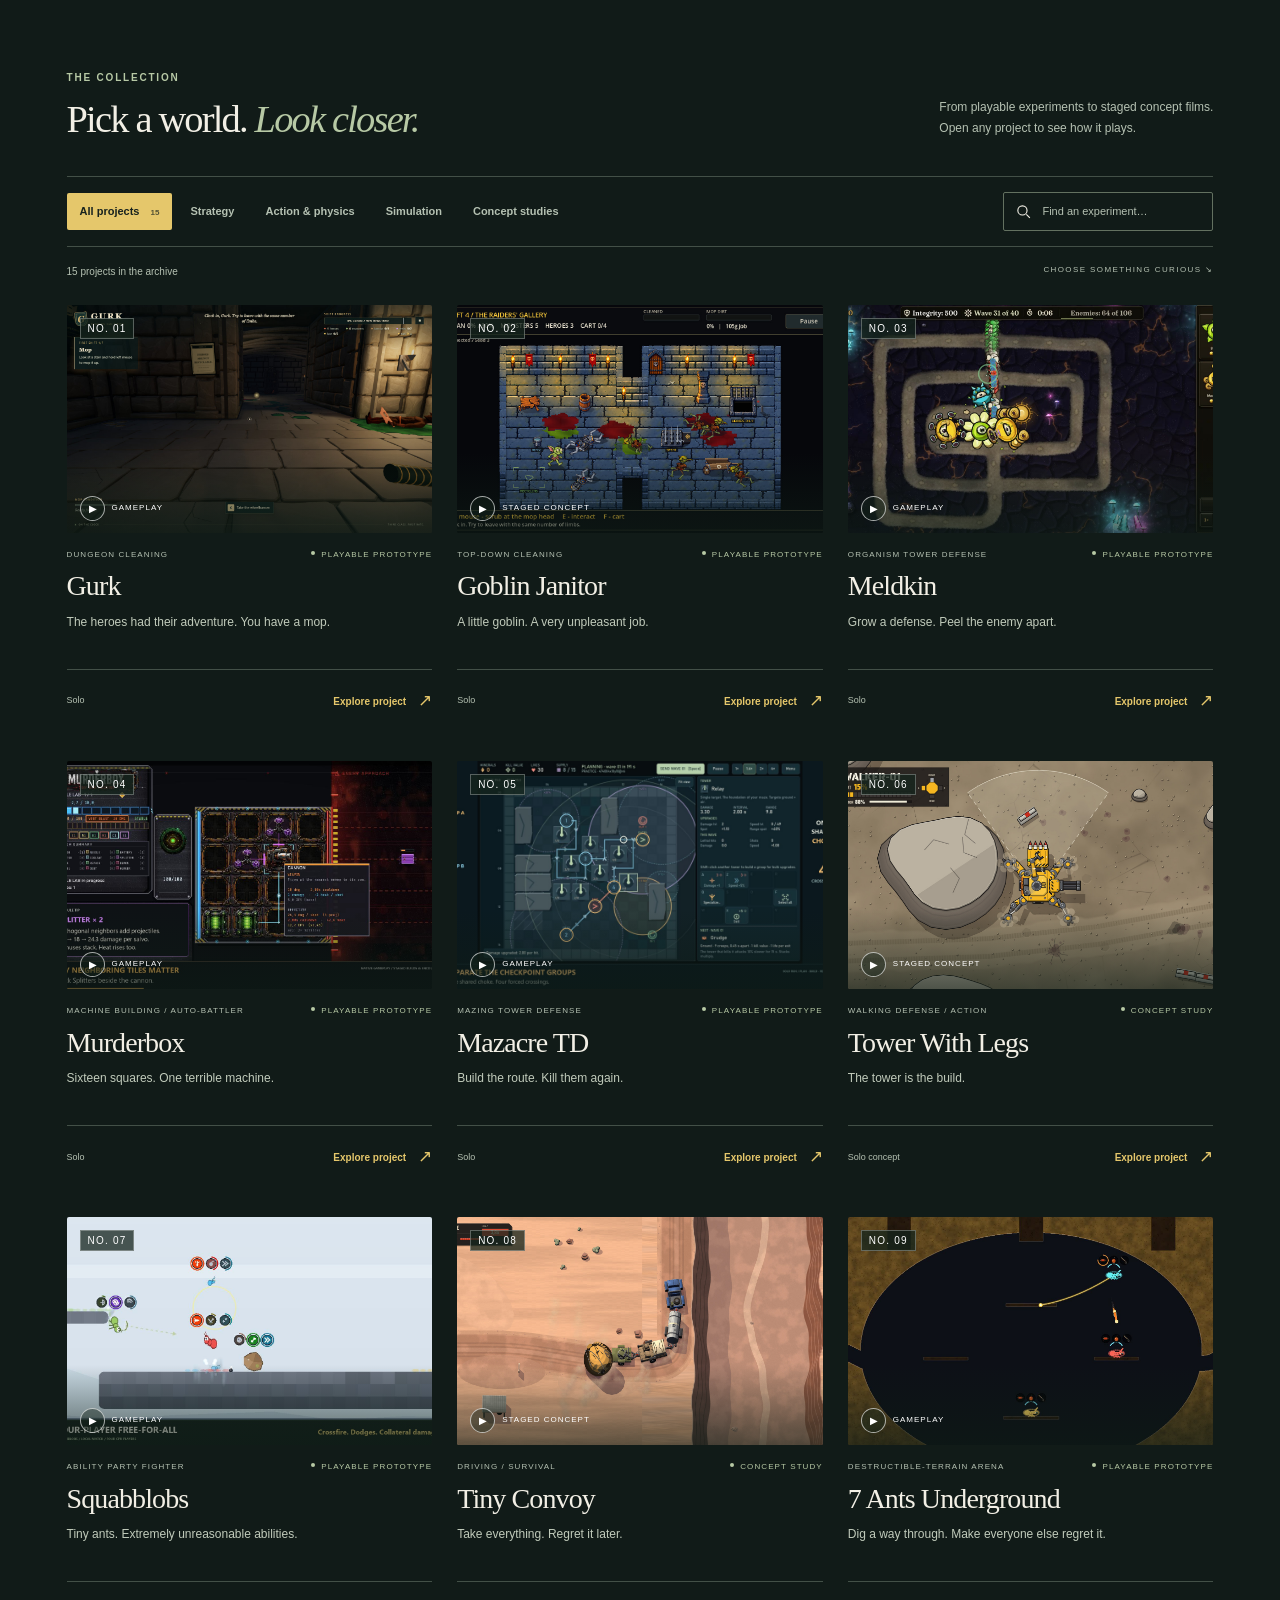
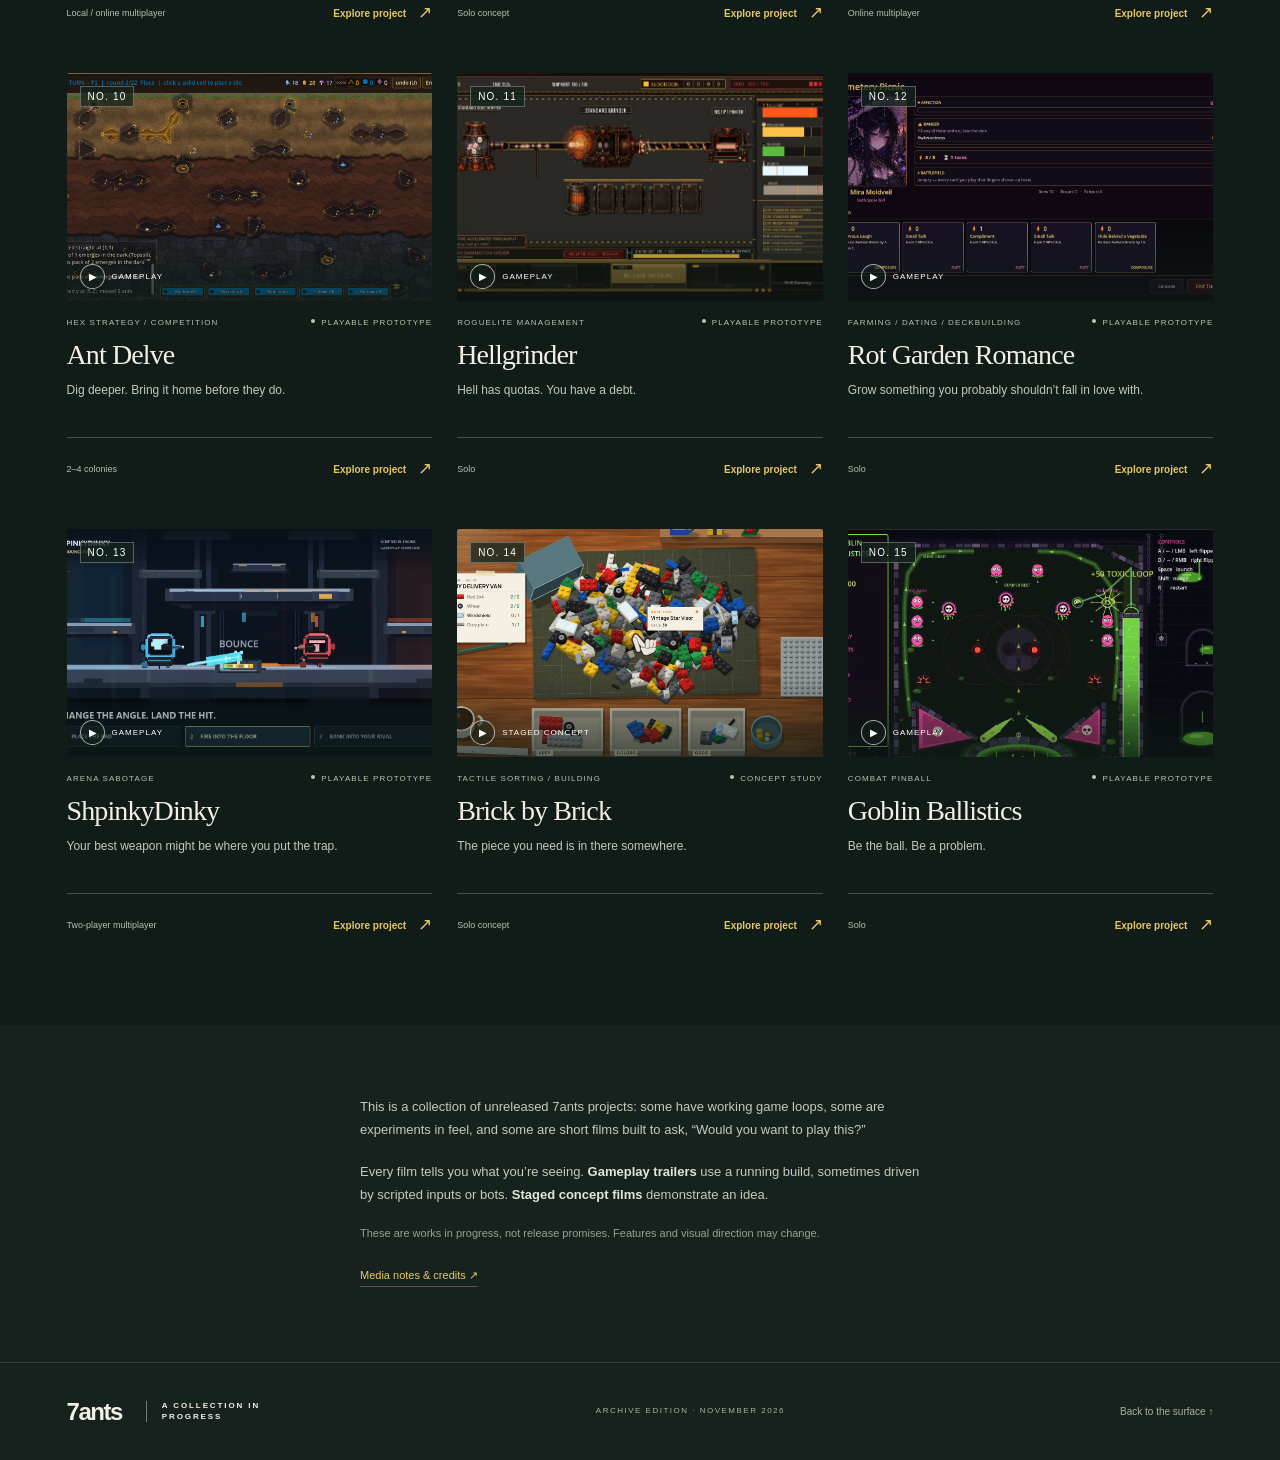
==== docs/index.html @ 285ef4ac "Clarify Ant Delve turns and add four-player trailer finale" ====
<!doctype html>
<html lang="en"><head><meta charset="utf-8"><meta name="color-scheme" content="dark"><meta name="viewport" content="width=device-width,initial-scale=1"><meta name="theme-color" content="#17221e"><meta name="description" content="Explore 15 unreleased games and concept studies from 7ants. Gameplay loops, development screenshots, and short concept and gameplay films."><title>The Prototype Archive — 7ants</title><link rel="icon" href="assets/favicon.svg" type="image/svg+xml"><link rel="stylesheet" href="style.css?v=c39fce0e17db"><script src="catalog.js?v=32f98e23d54e" defer></script><script src="app.js" defer></script></head>
<body>
<a class="skip" href="#collection">Skip to the collection</a>
<main id="top">
<section class="collection" id="collection" aria-labelledby="collection-title"><div class="section-heading"><div><div class="eyebrow">THE COLLECTION</div><h1 id="collection-title">Pick a world. <em>Look closer.</em></h1></div><p>From playable experiments to staged concept films.<br>Open any project to see how it plays.</p></div>
<div class="collection-tools"><div class="filters" role="group" aria-label="Filter collection"><button class="filter active" data-filter="All" aria-pressed="true">All projects <span>15</span></button><button class="filter" data-filter="Strategy" aria-pressed="false">Strategy</button><button class="filter" data-filter="Action & physics" aria-pressed="false">Action & physics</button><button class="filter" data-filter="Simulation" aria-pressed="false">Simulation</button><button class="filter" data-filter="Concept studies" aria-pressed="false">Concept studies</button></div><label class="search"><svg viewBox="0 0 24 24" aria-hidden="true"><circle cx="10.5" cy="10.5" r="6.5"/><path d="m16 16 5 5"/></svg><span class="sr-only">Search projects</span><input type="search" id="search" placeholder="Find an experiment…" autocomplete="off"></label></div>
<div class="results-line"><span id="results-count" role="status" aria-live="polite">15 projects in the archive</span><span>CHOOSE SOMETHING CURIOUS ↘</span></div><div class="project-grid" id="project-grid"></div><div id="empty" class="empty" hidden><h3>No experiments found.</h3><p>Try another name, genre or mechanic.</p><button id="reset" class="text-button">Reset the collection ↗</button></div>
<noscript><p>This interactive collection needs JavaScript. All project descriptions and media are also listed in the repository’s catalog file.</p></noscript>
</section>
<section class="about" id="about" aria-label="About the archive"><div class="about-copy"><p>This is a collection of unreleased 7ants projects: some have working game loops, some are experiments in feel, and some are short films built to ask, “Would you want to play this?”</p><p>Every film tells you what you’re seeing. <strong>Gameplay trailers</strong> use a running build, sometimes driven by scripted inputs or bots. <strong>Staged concept films</strong> demonstrate an idea.</p><p class="small-note">These are works in progress, not release promises. Features and visual direction may change.</p><a class="text-link" href="credits.html">Media notes & credits ↗</a></div></section>
</main><footer><a class="wordmark" href="#top">7ants<span class="wordmark-sub">A COLLECTION IN PROGRESS</span></a><span>ARCHIVE EDITION · NOVEMBER 2026</span><a href="#top">Back to the surface ↑</a></footer>
<dialog id="project-dialog" class="project-dialog" aria-labelledby="detail-title"><div class="dialog-top"><span class="dialog-brand">7ants / INSIDE THE BUILD</span><button class="close-button" id="close-project" aria-label="Close project">Close <span aria-hidden="true">×</span></button></div><article id="project-detail"></article></dialog>
<dialog id="image-dialog" class="image-dialog" aria-labelledby="lightbox-caption"><button class="close-button" id="close-image" aria-label="Close enlarged screenshot">Close ×</button><img id="lightbox-image" alt=""><p id="lightbox-caption"></p><div class="lightbox-nav"><button id="prev-image" aria-label="Previous screenshot">← Previous</button><span id="lightbox-position"></span><button id="next-image" aria-label="Next screenshot">Next →</button></div></dialog>
<div class="toast" id="toast" role="status" aria-live="polite"></div>
</body></html>
---- docs/style.css ----
@charset "UTF-8";
:root{color-scheme:dark;--ink:#17221e;--paper:#f2efe5;--surface:#111b18;--surface-hover:#25352c;--muted:#b5c1b2;--gold:#e5c76b;--sage:#b7c9a5;--line:#435047;--serif:Georgia,'Times New Roman',serif;--sans:'Segoe UI',Arial,sans-serif}*{box-sizing:border-box}html{scroll-behavior:smooth;scroll-padding-top:84px}body{margin:0;background:var(--ink);color:var(--paper);font:16px/1.55 var(--sans)}button,input{font:inherit}button,a,input{-webkit-tap-highlight-color:transparent}button{cursor:pointer}button:focus-visible,a:focus-visible,input:focus-visible{outline:3px solid var(--gold);outline-offset:5px}a{color:inherit;text-decoration:none}button{color:inherit}img{display:block;max-width:100%}button{border:0}button[hidden],[hidden]{display:none!important}.sr-only{position:absolute;width:1px;height:1px;padding:0;margin:-1px;overflow:hidden;clip:rect(0,0,0,0);white-space:nowrap;border:0}.skip{position:fixed;top:-60px;left:20px;background:var(--gold);color:var(--ink);padding:12px;z-index:100}.skip:focus{top:12px}.masthead{height:88px;max-width:1536px;margin:auto;padding:0 5.2%;display:flex;align-items:center;justify-content:space-between;gap:20px;border-bottom:1px solid #ffffff20}.wordmark{display:flex;align-items:center;gap:8px;font-size:30px;letter-spacing:-1.5px;font-weight:750;white-space:nowrap}.antmark{font-size:35px;color:var(--gold);line-height:1;transform:rotate(-25deg);margin-right:4px}.wordmark-sub{font-size:9px;line-height:1.3;letter-spacing:1.9px;font-weight:600;max-width:115px;white-space:normal;border-left:1px solid #718073;padding-left:15px;margin-left:16px}.masthead nav{display:flex;align-items:center;gap:30px;font-size:12px;font-weight:600}.masthead nav a{padding:10px 0}.masthead nav a:hover{color:var(--gold)}.masthead nav span{font-size:9px;margin-left:6px;color:var(--sage)}.repo-link{border:1px solid #ffffff40!important;border-radius:3px;padding:9px 16px!important}.intro{max-width:1536px;margin:auto;min-height:650px;padding:66px 5.2% 64px;display:grid;grid-template-columns:1fr 1.07fr;gap:6%;align-items:center}.eyebrow{font-size:10px;font-weight:650;letter-spacing:1.8px;line-height:1.6}.intro .eyebrow{color:var(--sage);display:flex;align-items:center;gap:8px}.live-dot{width:6px;height:6px;display:inline-block;border-radius:50%;background:var(--gold)}h1{font:normal clamp(46px,4.7vw,76px)/1.04 var(--serif);letter-spacing:-3.6px;margin:29px 0 22px}h1 em{font-weight:normal;color:var(--sage)}.intro-text{color:#c6cdc2;font-size:16px;line-height:1.65;margin:0 0 29px}.primary-button{display:inline-flex;align-items:center;justify-content:space-between;gap:36px;background:var(--gold);color:var(--ink);padding:14px 20px;font-size:12px;font-weight:700;border-radius:2px}.primary-button:hover{background:#f3d982}.primary-button span{font-size:20px;font-weight:400}.archive-stats{display:flex;gap:30px;margin-top:44px;padding-top:22px;border-top:1px solid #ffffff25}.archive-stats div{display:flex;flex-direction:column}.archive-stats strong{font:28px var(--serif);color:var(--paper)}.archive-stats span{font-size:9px;color:#a7b2a6;margin-top:5px;letter-spacing:.3px}.hero-feature{padding:0;background:#0c1410;position:relative;width:100%;height:494px;border:1px solid #7c8d7140;isolation:isolate;overflow:hidden;border-radius:2px;text-align:left}.hero-feature img{width:100%;height:100%;object-fit:cover;object-position:50% 50%;transition:transform .6s ease}.hero-feature:after{content:"";position:absolute;inset:45% 0 0;background:linear-gradient(transparent,#08120ee8);z-index:0}.hero-feature:hover img{transform:scale(1.035)}.hero-stamp{position:absolute;top:20px;left:20px;border:1px solid #f2efe580;background:#101a13a6;padding:6px 9px;font-size:8px;font-weight:600;letter-spacing:1.7px}.hero-caption{position:absolute;bottom:28px;left:28px;right:25px;display:flex;align-items:flex-end;justify-content:space-between;z-index:1}.hero-caption>span:first-child{display:flex;flex-direction:column}.hero-caption small{font-size:8px;letter-spacing:1.5px;color:#d0d9c6}.hero-caption strong{font:normal 58px/1.1 var(--serif);letter-spacing:-2px;margin:8px 0}.hero-caption span span{font-size:13px;color:#dce2d7;line-height:1.5}.round-arrow{width:43px;height:43px;display:grid;place-items:center;border:1px solid #ffffff90;border-radius:50%;font-size:24px;color:var(--gold);flex-shrink:0}.archive-strip{border-block:1px solid #5f6a4e;background:#253125;color:#d3d9c8;padding:15px 5.2%;display:flex;align-items:center;justify-content:space-between;gap:20px;font-size:10px;letter-spacing:.3px}.archive-strip>span:first-child{font:italic 17px var(--serif);color:var(--gold)}.archive-strip i{font-style:normal;color:#b6c79b;padding:0 20px}.collection{background:var(--surface);color:var(--paper);padding:70px 5.2% 80px;scroll-margin-top:0}.section-heading{max-width:1380px;margin:auto;display:flex;justify-content:space-between;align-items:flex-end;gap:24px}.section-heading .eyebrow{color:var(--sage)}.section-heading h1{font:normal clamp(30px,3vw,46px)/1.12 var(--serif);letter-spacing:-1.8px;margin:12px 0 0}.section-heading h1 em{color:var(--sage)}.section-heading p{font-size:12px;line-height:1.7;color:var(--muted);max-width:350px;margin:0 0 3px}.collection-tools{max-width:1380px;margin:35px auto 0;border-block:1px solid var(--line);display:flex;justify-content:space-between;gap:20px;align-items:center;padding:15px 0}.filters{display:flex;gap:5px;flex-wrap:wrap}.filter{background:transparent;padding:10px 13px;border-radius:2px;font-size:11px;color:var(--muted);font-weight:600;white-space:nowrap}.filter:hover{background:var(--surface-hover);color:var(--paper)}.filter.active{background:var(--gold);color:var(--ink)}.filter span{font-size:8px;margin-left:8px;opacity:.7}.search{display:flex;align-items:center;gap:10px;border:1px solid #637160;border-radius:2px;padding:8px 11px;min-width:210px}.search svg{width:17px;height:17px;fill:none;stroke:currentColor;stroke-width:1.6;flex-shrink:0}.search input{width:100%;max-width:210px;min-width:0;border:0;background:transparent;color:var(--paper);font-size:11px;padding:2px 0;outline-offset:7px}.search input::placeholder{color:var(--muted)}.results-line{max-width:1380px;margin:17px auto 25px;display:flex;justify-content:space-between;color:var(--muted);font-size:10px}.results-line>span:last-child{font-size:8px;letter-spacing:1.4px}.project-grid{max-width:1380px;margin:auto;display:grid;grid-template-columns:repeat(3,minmax(0,1fr));gap:40px 25px}.project-card{min-width:0;display:flex;flex-direction:column}.card-image{display:block;position:relative;padding:0;width:100%;aspect-ratio:16/10;overflow:hidden;background:#0c1410;border-radius:2px;text-align:left}.card-image img{height:100%;width:100%;object-fit:cover;transition:transform .5s ease}.card-image:hover img{transform:scale(1.045)}.card-image .image-wash{position:absolute;inset:65% 0 0;background:linear-gradient(transparent,#0d1b15a0)}.card-number{position:absolute;top:13px;left:13px;color:white;background:#15251cbf;border:1px solid #ffffff4a;padding:4px 7px;font:10px var(--sans);letter-spacing:1.2px}.film-type{position:absolute;bottom:12px;left:13px;font-size:8px;letter-spacing:1px;color:white;display:flex;align-items:center;gap:7px}.play-symbol{width:25px;height:25px;border:1px solid #ffffffa0;border-radius:50%;display:grid;place-items:center;background:#15251c70;font-size:10px;padding-left:2px}.card-meta{display:flex;justify-content:space-between;align-items:center;gap:8px;margin:16px 0 7px;font-size:8px;letter-spacing:1.1px;text-transform:uppercase}.genre{color:var(--muted)}.stage{color:var(--sage)}.stage:before{content:"";display:inline-block;background:var(--sage);width:4px;height:4px;border-radius:50%;margin:0 6px 2px 0}.project-card h3{font:normal 28px/1.1 var(--serif);letter-spacing:-.9px;margin:3px 0 10px}.card-pitch{font-size:12px;line-height:1.7;color:#c1cbbb;margin:0;min-height:42px;max-width:95%}.card-bottom{border-top:1px solid var(--line);margin-top:15px;padding-top:12px;display:flex;align-items:center;justify-content:space-between;font-size:9px;color:var(--muted)}.explore-button{font-size:10px;font-weight:700;background:transparent;padding:6px 0;color:var(--gold);display:flex;gap:12px;align-items:center}.explore-button:hover{text-decoration:underline;text-underline-offset:4px}.explore-button span{font-size:17px;font-weight:400}.empty{text-align:center;max-width:1380px;margin:60px auto}.empty h3{font:32px var(--serif)}.empty p{color:var(--muted)}.text-button{background:transparent;color:inherit;border-bottom:1px solid;padding:5px}.about{padding:70px 10% 75px;border-bottom:1px solid #ffffff25;max-width:1536px;margin:auto}.about-copy{max-width:560px;margin-inline:auto}.about p{font-size:13px;color:#c3cbbb;margin:0 0 18px;line-height:1.8}.about p strong{color:#e3e7d9;font-weight:600}.about .small-note{font-size:11px;color:#95a28f}.text-link{font-size:11px;color:var(--gold);border-bottom:1px solid #c8ad6560;padding-bottom:5px}footer{max-width:1536px;margin:auto;padding:30px 5.2%;display:flex;align-items:center;justify-content:space-between;gap:25px;color:#a7b29d}footer .wordmark{font-size:24px;color:var(--paper)}footer .wordmark-sub{font-size:8px}footer>span{font-size:8px;letter-spacing:1.5px}footer>a:last-child{font-size:10px}.project-dialog{width:min(1180px,95vw);height:min(94vh,1150px);max-height:94vh;margin:auto;padding:0;border:1px solid #617157;background:var(--ink);color:var(--paper);border-radius:5px;overflow:auto;overscroll-behavior:contain}.project-dialog::backdrop,.image-dialog::backdrop{background:#08120edb;backdrop-filter:blur(6px)}body.modal-open{overflow:hidden}.dialog-top{display:flex;align-items:center;justify-content:space-between;position:sticky;top:0;padding:14px 28px;background:#17221ef5;border-bottom:1px solid #52604b;z-index:3;gap:15px}.dialog-brand{font-size:9px;letter-spacing:1.5px;color:#a8b79c}.close-button{background:transparent;border:1px solid #ffffff4a;border-radius:2px;padding:6px 12px;font-size:11px;display:flex;gap:16px;align-items:center}.close-button span{font-size:23px;font-weight:300;line-height:1}.close-button:hover{background:#ffffff15}.detail-heading{padding:35px 5% 25px;display:flex;align-items:flex-end;justify-content:space-between;gap:30px}.detail-heading .eyebrow{color:var(--sage)}.detail-heading h2{font:normal 54px/1.1 var(--serif);letter-spacing:-2px;margin:12px 0}.detail-heading p{margin:0;font:italic 20px/1.5 var(--serif);color:#bac9a9}.share-button{font-size:10px;white-space:nowrap;background:transparent;border:1px solid #7e8d71;padding:9px 12px;border-radius:2px}.detail-film{margin:0 5%}.video-wrap{background:#0a110d;aspect-ratio:16/9;border:1px solid #506046;border-radius:2px;overflow:hidden}.video-wrap video{width:100%;height:100%;object-fit:contain;display:block}.film-note{display:flex;gap:15px;align-items:baseline;justify-content:space-between;margin:9px 0 0;font-size:10px;color:#a6b59c}.film-note strong{font-size:8px;text-transform:uppercase;letter-spacing:1.2px;font-weight:600;color:var(--gold);flex-shrink:0}.film-note span{max-width:75%;text-align:right;line-height:1.6}.detail-content{padding:35px 5% 30px;display:grid;grid-template-columns:1fr 1fr;gap:55px}.detail-content h3,.screenshot-section h3{font:normal 26px var(--serif);margin:0 0 18px;letter-spacing:-.6px}.detail-description{font-size:14px;color:#c2cdb8;line-height:1.85;margin:0 0 20px}.detail-tags{display:flex;gap:8px;flex-wrap:wrap}.detail-tags span{font-size:9px;border:1px solid #627155;border-radius:2px;padding:5px 9px;color:#c8d2bd}.loop{margin:0;padding:0;list-style:none;counter-reset:steps}.loop li{counter-increment:steps;display:flex;gap:13px;align-items:baseline;font-size:12px;line-height:1.6;color:#ced8c5;padding:10px 0;border-bottom:1px solid #ffffff18}.loop li:before{content:'0' counter(steps);font-size:9px;color:var(--gold);font-weight:600}.screenshot-section{padding:6px 5% 28px}.screenshot-heading{display:flex;justify-content:space-between;align-items:center}.screenshot-heading span{font-size:9px;color:#b8c6aa}.screenshots{display:grid;grid-template-columns:repeat(3,minmax(0,1fr));gap:14px}.screenshot{margin:0}.screenshot button{padding:0;background:#0e1711;width:100%;aspect-ratio:16/10;overflow:hidden;border-radius:2px;border:1px solid #59694d}.screenshot img{width:100%;height:100%;object-fit:contain;transition:opacity .2s}.screenshot button:hover img{opacity:.8}.screenshot figcaption{font-size:10px;line-height:1.6;color:#a7b799;padding-top:8px}.development-note{margin:0 5% 32px;padding:17px 19px;background:#253023;border-left:2px solid var(--gold);font-size:11px;line-height:1.8;color:#c3cfb7}.development-note strong{display:block;text-transform:uppercase;letter-spacing:1.4px;font-size:8px;color:var(--gold);margin-bottom:5px}.image-dialog{position:fixed;width:min(1450px,96vw);max-width:96vw;max-height:95vh;overflow:auto;padding:20px;background:#0b130e;color:var(--paper);border:1px solid #657855}.image-dialog .close-button{margin:0 0 15px auto}.image-dialog img{max-height:72vh;object-fit:contain;margin:auto;width:100%}.image-dialog p{font-size:12px;text-align:center;color:#bccbb0}.lightbox-nav{display:flex;align-items:center;justify-content:center;gap:30px;font-size:10px}.lightbox-nav button{background:transparent;border:1px solid #667653;padding:8px 12px}.toast{position:fixed;left:50%;bottom:25px;transform:translate(-50%,20px);opacity:0;background:var(--gold);color:var(--ink);padding:12px 20px;border-radius:3px;font-size:12px;font-weight:600;pointer-events:none;z-index:20;transition:.2s}.toast.visible{opacity:1;transform:translate(-50%,0)}.credits-page{max-width:900px;margin:70px auto;padding:0 25px 60px}.credits-page h1{font-size:60px}.credits-page h2{font:30px var(--serif);margin-top:45px}.credits-page p,.credits-page li{font-size:14px;color:#c1ccb8}.credits-page a{color:var(--gold);text-decoration:underline;text-underline-offset:4px}.credits-page table{width:100%;border-collapse:collapse;font-size:12px}.credits-page td,.credits-page th{border-bottom:1px solid #506046;padding:10px;text-align:left}
@media(min-width:1650px){.collection{padding-left:max(5.2%,calc((100% - 1380px)/2));padding-right:max(5.2%,calc((100% - 1380px)/2))}}@media(max-width:1100px){.intro{gap:4%;padding-top:48px;padding-bottom:48px;min-height:590px}.hero-feature{height:460px}.archive-stats{gap:20px}.masthead nav{gap:20px}.collection-tools{align-items:stretch;flex-direction:column;gap:12px}.search{width:260px}.search input{max-width:none}.card-meta{font-size:7px}.project-card h3{font-size:25px}.hero-caption strong{font-size:48px}.wordmark-sub{font-size:8px}.intro .eyebrow{font-size:8px}.about{padding-inline:7%}.detail-content{gap:30px}}@media(max-width:760px){html{scroll-padding-top:65px}.masthead{height:72px;padding:0 6%}.wordmark{font-size:26px}.wordmark-sub{font-size:7px;max-width:105px;letter-spacing:1.3px;margin-left:10px;padding-left:10px}.masthead nav{gap:15px}.masthead nav>a:nth-child(2){display:none}.masthead nav a{font-size:10px}.repo-link{padding:7px 10px!important}.intro{grid-template-columns:1fr;gap:35px;padding:43px 6% 40px}.intro h1{font-size:57px;letter-spacing:-2.7px;margin-top:22px}.intro-text{font-size:14px}.archive-stats{margin-top:30px;padding-top:17px;gap:30px}.archive-stats span{font-size:9px}.hero-feature{height:410px}.hero-caption strong{font-size:47px}.hero-caption small{font-size:7px}.hero-caption{left:23px;bottom:23px}.archive-strip{padding:13px 6%;justify-content:space-between}.archive-strip>span:last-child{display:none}.archive-strip>span:first-child{font-size:15px}.archive-strip>span:nth-child(2){font-size:8px}.archive-strip i{padding:0 7px}.collection{padding:42px 6% 50px}.section-heading{display:block}.section-heading h1{font-size:34px;letter-spacing:-1.3px}.section-heading p{margin-top:17px;font-size:11px}.collection-tools{margin-top:24px;padding:12px 0}.filters{gap:2px}.filter{font-size:10px;padding:9px 10px}.search{width:100%;padding:10px 12px}.search input{font-size:12px}.results-line{margin:15px auto 20px}.results-line>span:last-child{display:none}.project-grid{grid-template-columns:repeat(2,minmax(0,1fr));gap:30px 17px}.card-image{aspect-ratio:4/3}.card-number{font-size:8px;left:9px;top:9px}.film-type{font-size:6px;bottom:9px;left:9px;gap:5px}.play-symbol{width:21px;height:21px;font-size:8px}.card-meta{display:block;margin-top:13px;font-size:7px}.genre{display:block;margin-bottom:3px}.stage{font-size:7px}.project-card h3{font-size:24px;margin-top:8px}.card-pitch{font-size:11px;min-height:52px}.card-bottom{font-size:8px;gap:8px}.explore-button{font-size:9px;gap:4px}.about{padding:45px 6%}.about p{font-size:12px}footer{padding:25px 6%;flex-wrap:wrap;gap:20px}footer>span{display:none}.project-dialog{width:100vw;height:100dvh;max-height:100dvh;max-width:100vw;border:0;border-radius:0}.dialog-top{padding:12px 5%}.detail-heading{padding-top:27px;gap:15px}.detail-heading h2{font-size:39px;letter-spacing:-1.4px}.detail-heading p{font-size:17px}.detail-heading .eyebrow{font-size:8px}.share-button{font-size:8px;padding:8px;align-self:flex-start;margin-top:3px}.film-note{display:block}.film-note span{display:block;text-align:left;max-width:none;margin-top:6px}.detail-content{grid-template-columns:1fr;gap:28px;padding-top:27px}.detail-description{font-size:13px}.screenshots{grid-template-columns:repeat(2,minmax(0,1fr));gap:14px}.screenshot-section h3{font-size:23px}.screenshot-heading span{font-size:8px}.development-note{font-size:10px}.image-dialog{padding:12px}.lightbox-nav{gap:15px}.lightbox-nav button{font-size:9px}.credits-page h1{font-size:44px}}@media(max-width:420px){.masthead nav .repo-link{display:none}.intro h1{font-size:50px}.hero-feature{height:365px}.archive-stats{gap:20px}.archive-stats span{font-size:8px}.project-grid{grid-template-columns:1fr;gap:35px}.card-image{aspect-ratio:16/10}.card-meta{display:flex;font-size:8px}.genre{margin:0}.project-card h3{font-size:29px}.card-pitch{min-height:0;font-size:12px}.film-type{font-size:8px}.card-number{font-size:9px}.card-bottom{font-size:9px}.explore-button{font-size:10px}.filter{padding:8px 9px}.section-heading h1{font-size:30px}}@media(prefers-reduced-motion:reduce){html{scroll-behavior:auto}*,*:before,*:after{animation:none!important;transition:none!important}.hero-feature:hover img,.card-image:hover img{transform:none}}
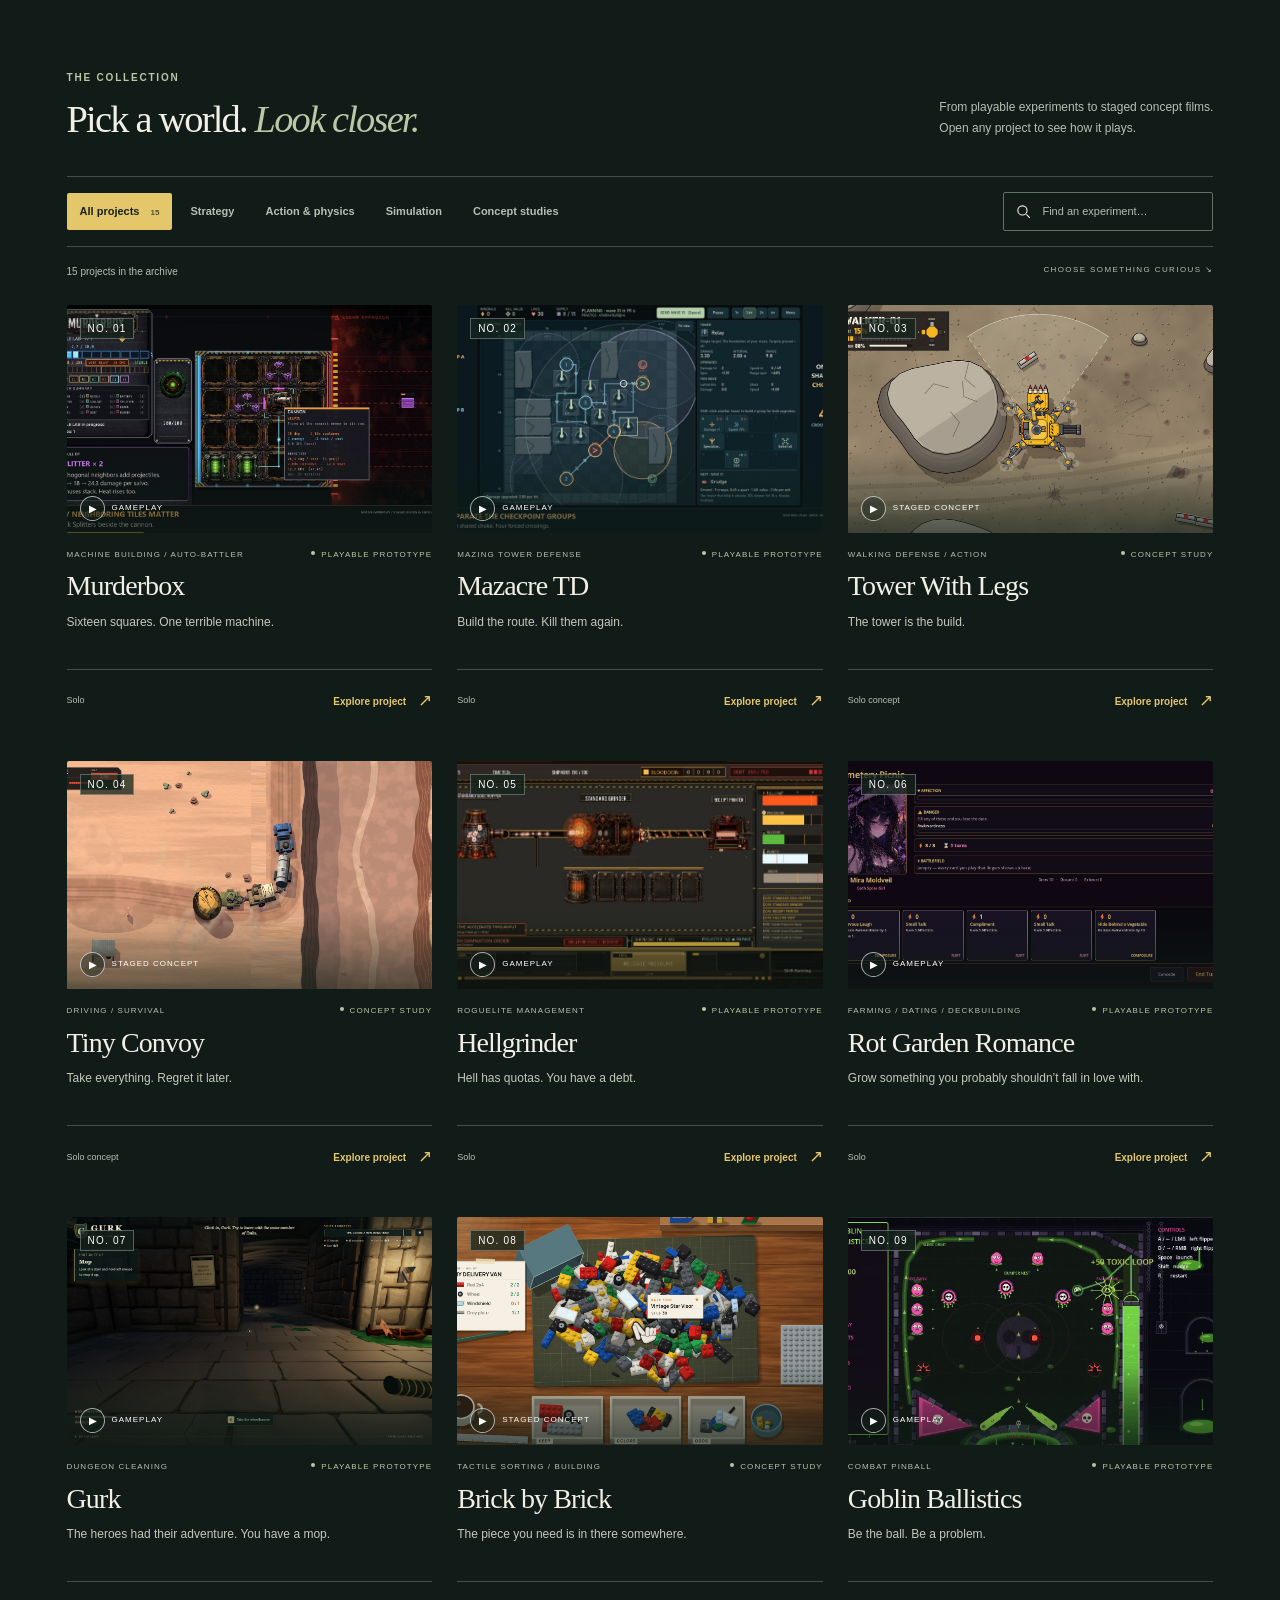
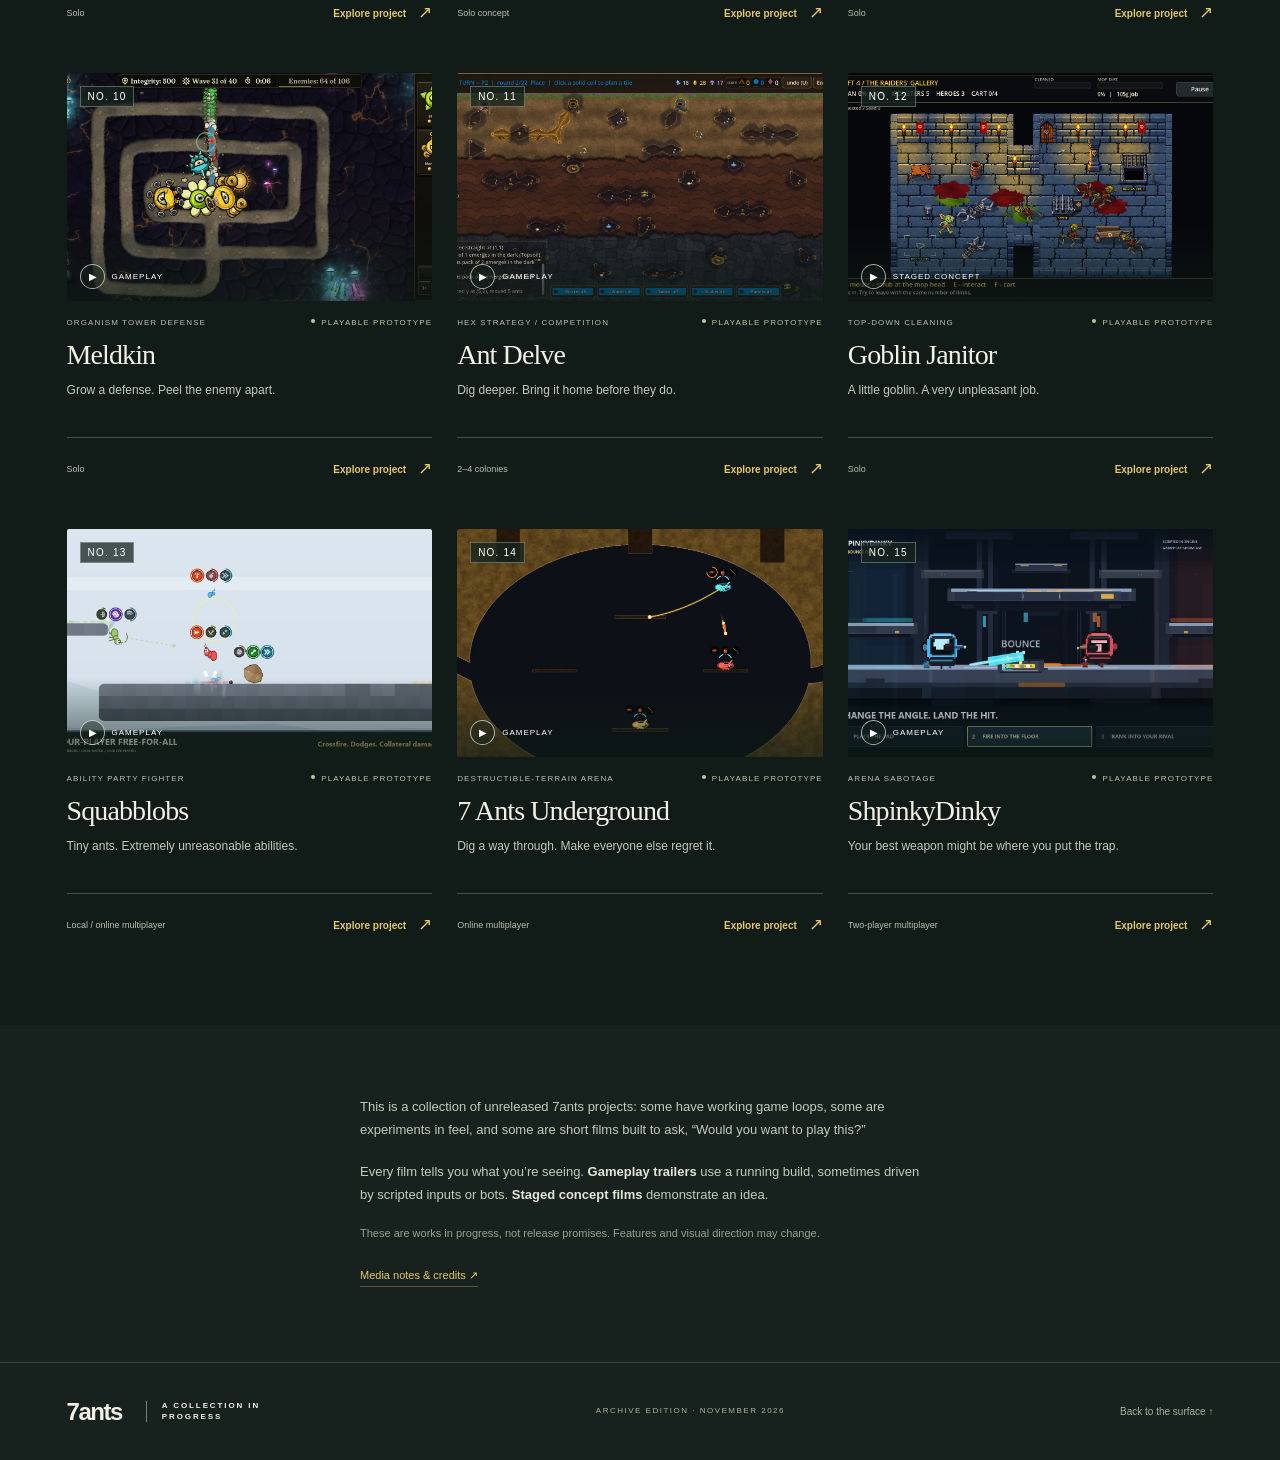
==== commit e7766144: "Order prototypes by updated commercial viability ranking" ====
--- a/docs/index.html
+++ b/docs/index.html
@@ -1,5 +1,5 @@
 <!doctype html>
-<html lang="en"><head><meta charset="utf-8"><meta name="color-scheme" content="dark"><meta name="viewport" content="width=device-width,initial-scale=1"><meta name="theme-color" content="#17221e"><meta name="description" content="Explore 15 unreleased games and concept studies from 7ants. Gameplay loops, development screenshots, and short concept and gameplay films."><title>The Prototype Archive — 7ants</title><link rel="icon" href="assets/favicon.svg" type="image/svg+xml"><link rel="stylesheet" href="style.css?v=c39fce0e17db"><script src="catalog.js?v=32f98e23d54e" defer></script><script src="app.js" defer></script></head>
+<html lang="en"><head><meta charset="utf-8"><meta name="color-scheme" content="dark"><meta name="viewport" content="width=device-width,initial-scale=1"><meta name="theme-color" content="#17221e"><meta name="description" content="Explore 15 unreleased games and concept studies from 7ants. Gameplay loops, development screenshots, and short concept and gameplay films."><title>The Prototype Archive — 7ants</title><link rel="icon" href="assets/favicon.svg" type="image/svg+xml"><link rel="stylesheet" href="style.css?v=c39fce0e17db"><script src="catalog.js?v=bb75ef04f347" defer></script><script src="app.js" defer></script></head>
 <body>
 <a class="skip" href="#collection">Skip to the collection</a>
 <main id="top">
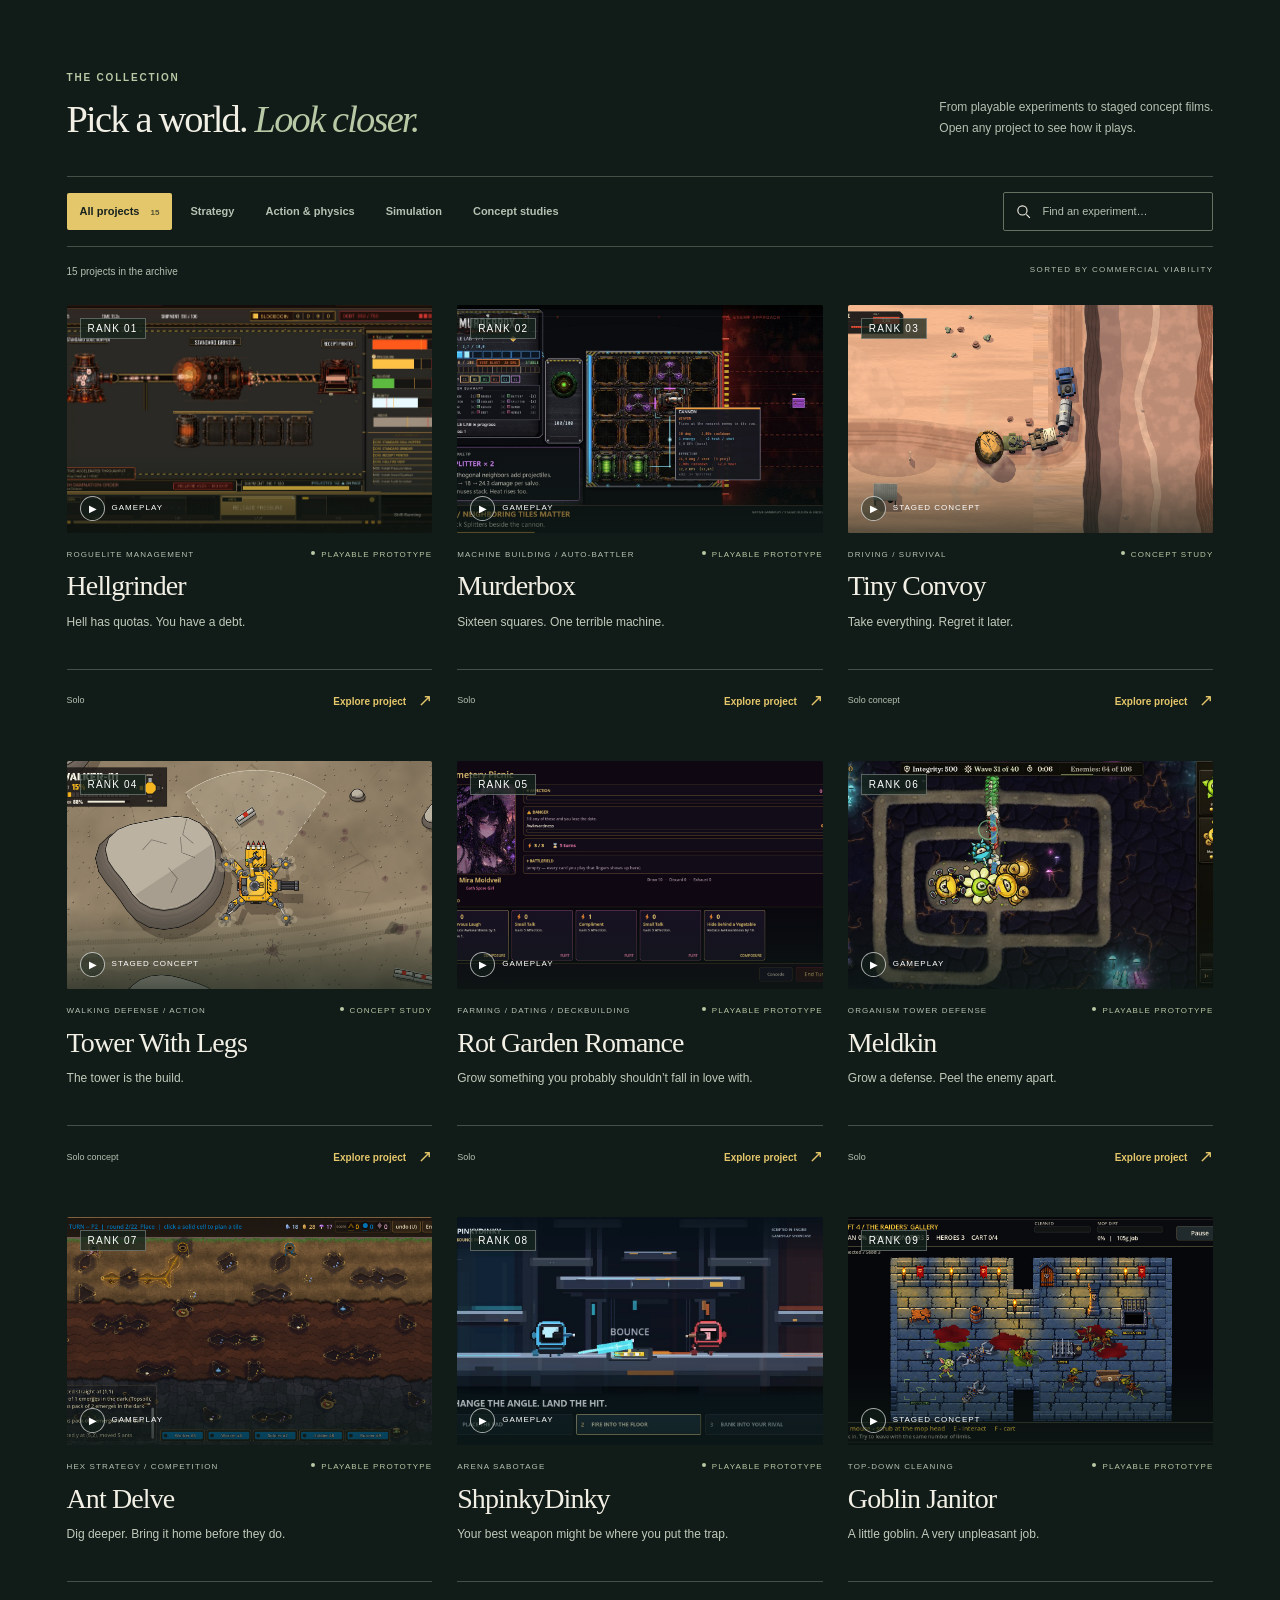
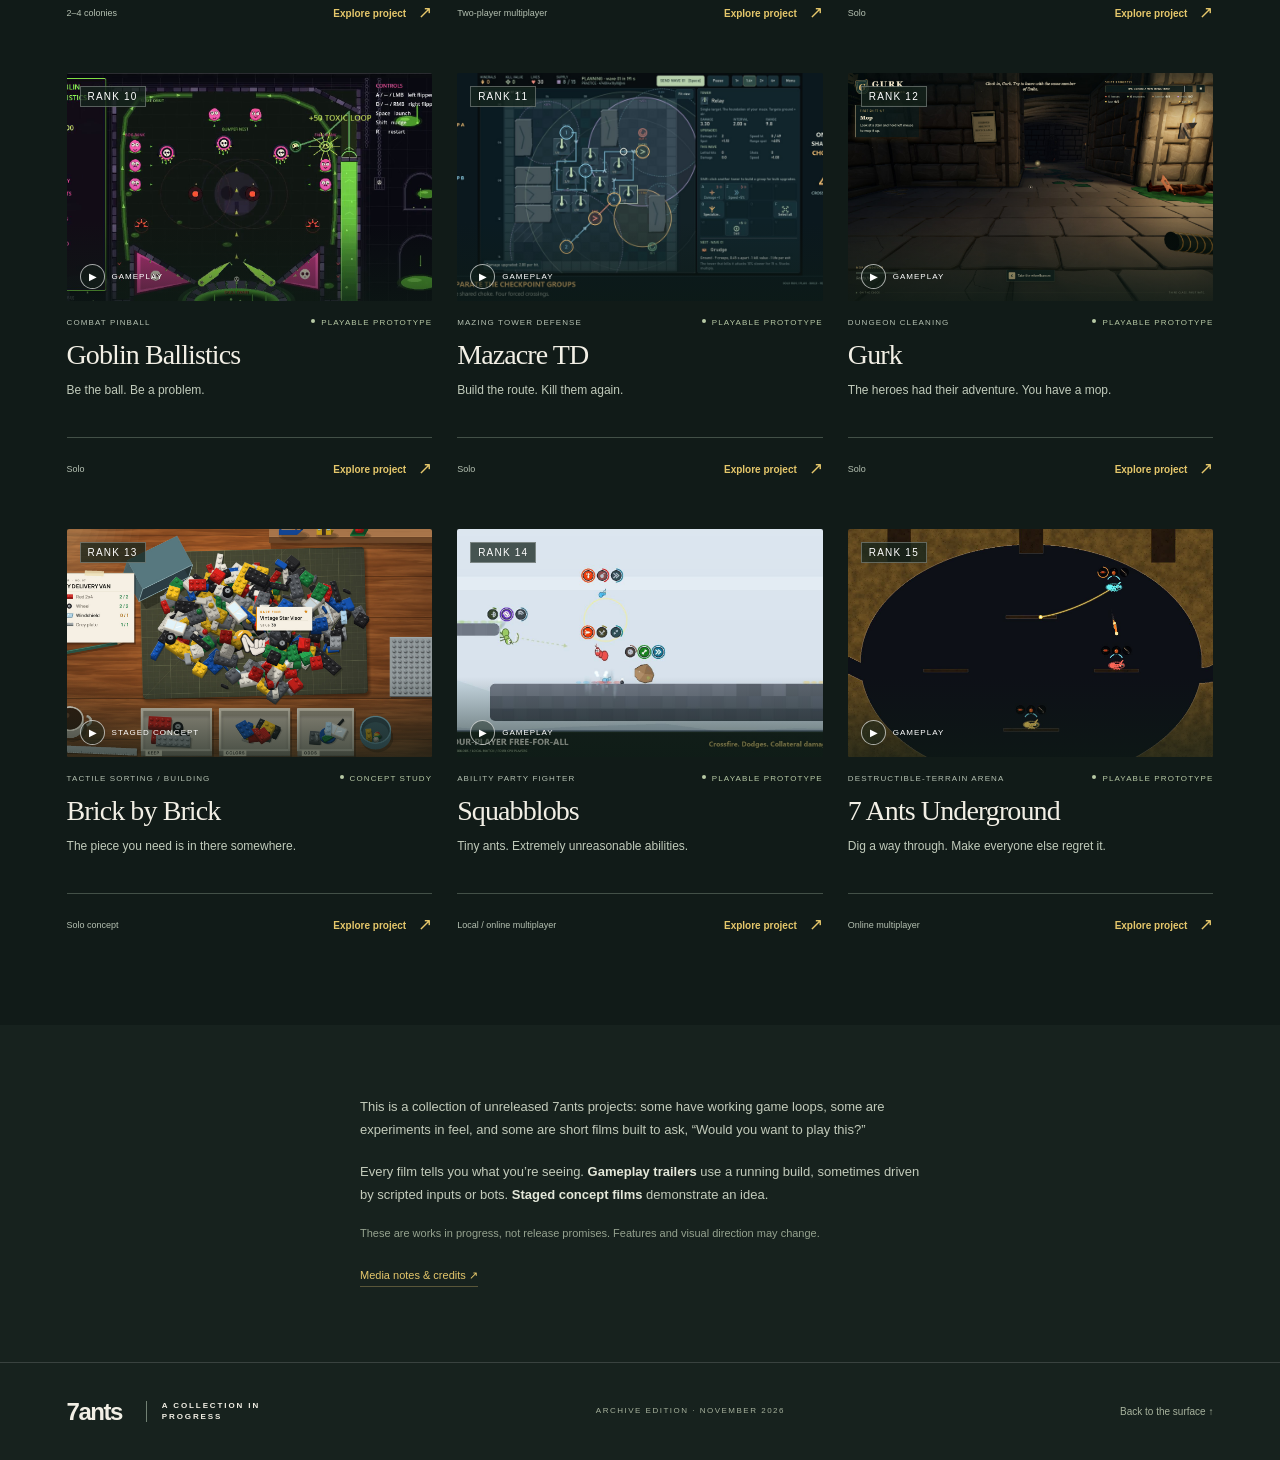
==== commit 12a50837: "Show commercial viability rankings and score breakdowns" ====
--- a/docs/index.html
+++ b/docs/index.html
@@ -1,11 +1,11 @@
 <!doctype html>
-<html lang="en"><head><meta charset="utf-8"><meta name="color-scheme" content="dark"><meta name="viewport" content="width=device-width,initial-scale=1"><meta name="theme-color" content="#17221e"><meta name="description" content="Explore 15 unreleased games and concept studies from 7ants. Gameplay loops, development screenshots, and short concept and gameplay films."><title>The Prototype Archive — 7ants</title><link rel="icon" href="assets/favicon.svg" type="image/svg+xml"><link rel="stylesheet" href="style.css?v=c39fce0e17db"><script src="catalog.js?v=bb75ef04f347" defer></script><script src="app.js" defer></script></head>
+<html lang="en"><head><meta charset="utf-8"><meta name="color-scheme" content="dark"><meta name="viewport" content="width=device-width,initial-scale=1"><meta name="theme-color" content="#17221e"><meta name="description" content="Explore 15 unreleased games and concept studies from 7ants. Gameplay loops, development screenshots, and short concept and gameplay films."><title>The Prototype Archive — 7ants</title><link rel="icon" href="assets/favicon.svg" type="image/svg+xml"><link rel="stylesheet" href="style.css?v=20261105-viability"><script src="catalog.js?v=fda6f66bc6cb" defer></script><script src="viability.js?v=20261105-viability" defer></script><script src="app.js?v=20261105-viability" defer></script></head>
 <body>
 <a class="skip" href="#collection">Skip to the collection</a>
 <main id="top">
 <section class="collection" id="collection" aria-labelledby="collection-title"><div class="section-heading"><div><div class="eyebrow">THE COLLECTION</div><h1 id="collection-title">Pick a world. <em>Look closer.</em></h1></div><p>From playable experiments to staged concept films.<br>Open any project to see how it plays.</p></div>
 <div class="collection-tools"><div class="filters" role="group" aria-label="Filter collection"><button class="filter active" data-filter="All" aria-pressed="true">All projects <span>15</span></button><button class="filter" data-filter="Strategy" aria-pressed="false">Strategy</button><button class="filter" data-filter="Action & physics" aria-pressed="false">Action & physics</button><button class="filter" data-filter="Simulation" aria-pressed="false">Simulation</button><button class="filter" data-filter="Concept studies" aria-pressed="false">Concept studies</button></div><label class="search"><svg viewBox="0 0 24 24" aria-hidden="true"><circle cx="10.5" cy="10.5" r="6.5"/><path d="m16 16 5 5"/></svg><span class="sr-only">Search projects</span><input type="search" id="search" placeholder="Find an experiment…" autocomplete="off"></label></div>
-<div class="results-line"><span id="results-count" role="status" aria-live="polite">15 projects in the archive</span><span>CHOOSE SOMETHING CURIOUS ↘</span></div><div class="project-grid" id="project-grid"></div><div id="empty" class="empty" hidden><h3>No experiments found.</h3><p>Try another name, genre or mechanic.</p><button id="reset" class="text-button">Reset the collection ↗</button></div>
+<div class="results-line"><span id="results-count" role="status" aria-live="polite">15 projects in the archive</span><span>SORTED BY COMMERCIAL VIABILITY</span></div><div class="project-grid" id="project-grid"></div><div id="empty" class="empty" hidden><h3>No experiments found.</h3><p>Try another name, genre or mechanic.</p><button id="reset" class="text-button">Reset the collection ↗</button></div>
 <noscript><p>This interactive collection needs JavaScript. All project descriptions and media are also listed in the repository’s catalog file.</p></noscript>
 </section>
 <section class="about" id="about" aria-label="About the archive"><div class="about-copy"><p>This is a collection of unreleased 7ants projects: some have working game loops, some are experiments in feel, and some are short films built to ask, “Would you want to play this?”</p><p>Every film tells you what you’re seeing. <strong>Gameplay trailers</strong> use a running build, sometimes driven by scripted inputs or bots. <strong>Staged concept films</strong> demonstrate an idea.</p><p class="small-note">These are works in progress, not release promises. Features and visual direction may change.</p><a class="text-link" href="credits.html">Media notes & credits ↗</a></div></section>
--- a/docs/style.css
+++ b/docs/style.css
@@ -1,3 +1,28 @@
 @charset "UTF-8";
 :root{color-scheme:dark;--ink:#17221e;--paper:#f2efe5;--surface:#111b18;--surface-hover:#25352c;--muted:#b5c1b2;--gold:#e5c76b;--sage:#b7c9a5;--line:#435047;--serif:Georgia,'Times New Roman',serif;--sans:'Segoe UI',Arial,sans-serif}*{box-sizing:border-box}html{scroll-behavior:smooth;scroll-padding-top:84px}body{margin:0;background:var(--ink);color:var(--paper);font:16px/1.55 var(--sans)}button,input{font:inherit}button,a,input{-webkit-tap-highlight-color:transparent}button{cursor:pointer}button:focus-visible,a:focus-visible,input:focus-visible{outline:3px solid var(--gold);outline-offset:5px}a{color:inherit;text-decoration:none}button{color:inherit}img{display:block;max-width:100%}button{border:0}button[hidden],[hidden]{display:none!important}.sr-only{position:absolute;width:1px;height:1px;padding:0;margin:-1px;overflow:hidden;clip:rect(0,0,0,0);white-space:nowrap;border:0}.skip{position:fixed;top:-60px;left:20px;background:var(--gold);color:var(--ink);padding:12px;z-index:100}.skip:focus{top:12px}.masthead{height:88px;max-width:1536px;margin:auto;padding:0 5.2%;display:flex;align-items:center;justify-content:space-between;gap:20px;border-bottom:1px solid #ffffff20}.wordmark{display:flex;align-items:center;gap:8px;font-size:30px;letter-spacing:-1.5px;font-weight:750;white-space:nowrap}.antmark{font-size:35px;color:var(--gold);line-height:1;transform:rotate(-25deg);margin-right:4px}.wordmark-sub{font-size:9px;line-height:1.3;letter-spacing:1.9px;font-weight:600;max-width:115px;white-space:normal;border-left:1px solid #718073;padding-left:15px;margin-left:16px}.masthead nav{display:flex;align-items:center;gap:30px;font-size:12px;font-weight:600}.masthead nav a{padding:10px 0}.masthead nav a:hover{color:var(--gold)}.masthead nav span{font-size:9px;margin-left:6px;color:var(--sage)}.repo-link{border:1px solid #ffffff40!important;border-radius:3px;padding:9px 16px!important}.intro{max-width:1536px;margin:auto;min-height:650px;padding:66px 5.2% 64px;display:grid;grid-template-columns:1fr 1.07fr;gap:6%;align-items:center}.eyebrow{font-size:10px;font-weight:650;letter-spacing:1.8px;line-height:1.6}.intro .eyebrow{color:var(--sage);display:flex;align-items:center;gap:8px}.live-dot{width:6px;height:6px;display:inline-block;border-radius:50%;background:var(--gold)}h1{font:normal clamp(46px,4.7vw,76px)/1.04 var(--serif);letter-spacing:-3.6px;margin:29px 0 22px}h1 em{font-weight:normal;color:var(--sage)}.intro-text{color:#c6cdc2;font-size:16px;line-height:1.65;margin:0 0 29px}.primary-button{display:inline-flex;align-items:center;justify-content:space-between;gap:36px;background:var(--gold);color:var(--ink);padding:14px 20px;font-size:12px;font-weight:700;border-radius:2px}.primary-button:hover{background:#f3d982}.primary-button span{font-size:20px;font-weight:400}.archive-stats{display:flex;gap:30px;margin-top:44px;padding-top:22px;border-top:1px solid #ffffff25}.archive-stats div{display:flex;flex-direction:column}.archive-stats strong{font:28px var(--serif);color:var(--paper)}.archive-stats span{font-size:9px;color:#a7b2a6;margin-top:5px;letter-spacing:.3px}.hero-feature{padding:0;background:#0c1410;position:relative;width:100%;height:494px;border:1px solid #7c8d7140;isolation:isolate;overflow:hidden;border-radius:2px;text-align:left}.hero-feature img{width:100%;height:100%;object-fit:cover;object-position:50% 50%;transition:transform .6s ease}.hero-feature:after{content:"";position:absolute;inset:45% 0 0;background:linear-gradient(transparent,#08120ee8);z-index:0}.hero-feature:hover img{transform:scale(1.035)}.hero-stamp{position:absolute;top:20px;left:20px;border:1px solid #f2efe580;background:#101a13a6;padding:6px 9px;font-size:8px;font-weight:600;letter-spacing:1.7px}.hero-caption{position:absolute;bottom:28px;left:28px;right:25px;display:flex;align-items:flex-end;justify-content:space-between;z-index:1}.hero-caption>span:first-child{display:flex;flex-direction:column}.hero-caption small{font-size:8px;letter-spacing:1.5px;color:#d0d9c6}.hero-caption strong{font:normal 58px/1.1 var(--serif);letter-spacing:-2px;margin:8px 0}.hero-caption span span{font-size:13px;color:#dce2d7;line-height:1.5}.round-arrow{width:43px;height:43px;display:grid;place-items:center;border:1px solid #ffffff90;border-radius:50%;font-size:24px;color:var(--gold);flex-shrink:0}.archive-strip{border-block:1px solid #5f6a4e;background:#253125;color:#d3d9c8;padding:15px 5.2%;display:flex;align-items:center;justify-content:space-between;gap:20px;font-size:10px;letter-spacing:.3px}.archive-strip>span:first-child{font:italic 17px var(--serif);color:var(--gold)}.archive-strip i{font-style:normal;color:#b6c79b;padding:0 20px}.collection{background:var(--surface);color:var(--paper);padding:70px 5.2% 80px;scroll-margin-top:0}.section-heading{max-width:1380px;margin:auto;display:flex;justify-content:space-between;align-items:flex-end;gap:24px}.section-heading .eyebrow{color:var(--sage)}.section-heading h1{font:normal clamp(30px,3vw,46px)/1.12 var(--serif);letter-spacing:-1.8px;margin:12px 0 0}.section-heading h1 em{color:var(--sage)}.section-heading p{font-size:12px;line-height:1.7;color:var(--muted);max-width:350px;margin:0 0 3px}.collection-tools{max-width:1380px;margin:35px auto 0;border-block:1px solid var(--line);display:flex;justify-content:space-between;gap:20px;align-items:center;padding:15px 0}.filters{display:flex;gap:5px;flex-wrap:wrap}.filter{background:transparent;padding:10px 13px;border-radius:2px;font-size:11px;color:var(--muted);font-weight:600;white-space:nowrap}.filter:hover{background:var(--surface-hover);color:var(--paper)}.filter.active{background:var(--gold);color:var(--ink)}.filter span{font-size:8px;margin-left:8px;opacity:.7}.search{display:flex;align-items:center;gap:10px;border:1px solid #637160;border-radius:2px;padding:8px 11px;min-width:210px}.search svg{width:17px;height:17px;fill:none;stroke:currentColor;stroke-width:1.6;flex-shrink:0}.search input{width:100%;max-width:210px;min-width:0;border:0;background:transparent;color:var(--paper);font-size:11px;padding:2px 0;outline-offset:7px}.search input::placeholder{color:var(--muted)}.results-line{max-width:1380px;margin:17px auto 25px;display:flex;justify-content:space-between;color:var(--muted);font-size:10px}.results-line>span:last-child{font-size:8px;letter-spacing:1.4px}.project-grid{max-width:1380px;margin:auto;display:grid;grid-template-columns:repeat(3,minmax(0,1fr));gap:40px 25px}.project-card{min-width:0;display:flex;flex-direction:column}.card-image{display:block;position:relative;padding:0;width:100%;aspect-ratio:16/10;overflow:hidden;background:#0c1410;border-radius:2px;text-align:left}.card-image img{height:100%;width:100%;object-fit:cover;transition:transform .5s ease}.card-image:hover img{transform:scale(1.045)}.card-image .image-wash{position:absolute;inset:65% 0 0;background:linear-gradient(transparent,#0d1b15a0)}.card-number{position:absolute;top:13px;left:13px;color:white;background:#15251cbf;border:1px solid #ffffff4a;padding:4px 7px;font:10px var(--sans);letter-spacing:1.2px}.film-type{position:absolute;bottom:12px;left:13px;font-size:8px;letter-spacing:1px;color:white;display:flex;align-items:center;gap:7px}.play-symbol{width:25px;height:25px;border:1px solid #ffffffa0;border-radius:50%;display:grid;place-items:center;background:#15251c70;font-size:10px;padding-left:2px}.card-meta{display:flex;justify-content:space-between;align-items:center;gap:8px;margin:16px 0 7px;font-size:8px;letter-spacing:1.1px;text-transform:uppercase}.genre{color:var(--muted)}.stage{color:var(--sage)}.stage:before{content:"";display:inline-block;background:var(--sage);width:4px;height:4px;border-radius:50%;margin:0 6px 2px 0}.project-card h3{font:normal 28px/1.1 var(--serif);letter-spacing:-.9px;margin:3px 0 10px}.card-pitch{font-size:12px;line-height:1.7;color:#c1cbbb;margin:0;min-height:42px;max-width:95%}.card-bottom{border-top:1px solid var(--line);margin-top:15px;padding-top:12px;display:flex;align-items:center;justify-content:space-between;font-size:9px;color:var(--muted)}.explore-button{font-size:10px;font-weight:700;background:transparent;padding:6px 0;color:var(--gold);display:flex;gap:12px;align-items:center}.explore-button:hover{text-decoration:underline;text-underline-offset:4px}.explore-button span{font-size:17px;font-weight:400}.empty{text-align:center;max-width:1380px;margin:60px auto}.empty h3{font:32px var(--serif)}.empty p{color:var(--muted)}.text-button{background:transparent;color:inherit;border-bottom:1px solid;padding:5px}.about{padding:70px 10% 75px;border-bottom:1px solid #ffffff25;max-width:1536px;margin:auto}.about-copy{max-width:560px;margin-inline:auto}.about p{font-size:13px;color:#c3cbbb;margin:0 0 18px;line-height:1.8}.about p strong{color:#e3e7d9;font-weight:600}.about .small-note{font-size:11px;color:#95a28f}.text-link{font-size:11px;color:var(--gold);border-bottom:1px solid #c8ad6560;padding-bottom:5px}footer{max-width:1536px;margin:auto;padding:30px 5.2%;display:flex;align-items:center;justify-content:space-between;gap:25px;color:#a7b29d}footer .wordmark{font-size:24px;color:var(--paper)}footer .wordmark-sub{font-size:8px}footer>span{font-size:8px;letter-spacing:1.5px}footer>a:last-child{font-size:10px}.project-dialog{width:min(1180px,95vw);height:min(94vh,1150px);max-height:94vh;margin:auto;padding:0;border:1px solid #617157;background:var(--ink);color:var(--paper);border-radius:5px;overflow:auto;overscroll-behavior:contain}.project-dialog::backdrop,.image-dialog::backdrop{background:#08120edb;backdrop-filter:blur(6px)}body.modal-open{overflow:hidden}.dialog-top{display:flex;align-items:center;justify-content:space-between;position:sticky;top:0;padding:14px 28px;background:#17221ef5;border-bottom:1px solid #52604b;z-index:3;gap:15px}.dialog-brand{font-size:9px;letter-spacing:1.5px;color:#a8b79c}.close-button{background:transparent;border:1px solid #ffffff4a;border-radius:2px;padding:6px 12px;font-size:11px;display:flex;gap:16px;align-items:center}.close-button span{font-size:23px;font-weight:300;line-height:1}.close-button:hover{background:#ffffff15}.detail-heading{padding:35px 5% 25px;display:flex;align-items:flex-end;justify-content:space-between;gap:30px}.detail-heading .eyebrow{color:var(--sage)}.detail-heading h2{font:normal 54px/1.1 var(--serif);letter-spacing:-2px;margin:12px 0}.detail-heading p{margin:0;font:italic 20px/1.5 var(--serif);color:#bac9a9}.share-button{font-size:10px;white-space:nowrap;background:transparent;border:1px solid #7e8d71;padding:9px 12px;border-radius:2px}.detail-film{margin:0 5%}.video-wrap{background:#0a110d;aspect-ratio:16/9;border:1px solid #506046;border-radius:2px;overflow:hidden}.video-wrap video{width:100%;height:100%;object-fit:contain;display:block}.film-note{display:flex;gap:15px;align-items:baseline;justify-content:space-between;margin:9px 0 0;font-size:10px;color:#a6b59c}.film-note strong{font-size:8px;text-transform:uppercase;letter-spacing:1.2px;font-weight:600;color:var(--gold);flex-shrink:0}.film-note span{max-width:75%;text-align:right;line-height:1.6}.detail-content{padding:35px 5% 30px;display:grid;grid-template-columns:1fr 1fr;gap:55px}.detail-content h3,.screenshot-section h3{font:normal 26px var(--serif);margin:0 0 18px;letter-spacing:-.6px}.detail-description{font-size:14px;color:#c2cdb8;line-height:1.85;margin:0 0 20px}.detail-tags{display:flex;gap:8px;flex-wrap:wrap}.detail-tags span{font-size:9px;border:1px solid #627155;border-radius:2px;padding:5px 9px;color:#c8d2bd}.loop{margin:0;padding:0;list-style:none;counter-reset:steps}.loop li{counter-increment:steps;display:flex;gap:13px;align-items:baseline;font-size:12px;line-height:1.6;color:#ced8c5;padding:10px 0;border-bottom:1px solid #ffffff18}.loop li:before{content:'0' counter(steps);font-size:9px;color:var(--gold);font-weight:600}.screenshot-section{padding:6px 5% 28px}.screenshot-heading{display:flex;justify-content:space-between;align-items:center}.screenshot-heading span{font-size:9px;color:#b8c6aa}.screenshots{display:grid;grid-template-columns:repeat(3,minmax(0,1fr));gap:14px}.screenshot{margin:0}.screenshot button{padding:0;background:#0e1711;width:100%;aspect-ratio:16/10;overflow:hidden;border-radius:2px;border:1px solid #59694d}.screenshot img{width:100%;height:100%;object-fit:contain;transition:opacity .2s}.screenshot button:hover img{opacity:.8}.screenshot figcaption{font-size:10px;line-height:1.6;color:#a7b799;padding-top:8px}.development-note{margin:0 5% 32px;padding:17px 19px;background:#253023;border-left:2px solid var(--gold);font-size:11px;line-height:1.8;color:#c3cfb7}.development-note strong{display:block;text-transform:uppercase;letter-spacing:1.4px;font-size:8px;color:var(--gold);margin-bottom:5px}.image-dialog{position:fixed;width:min(1450px,96vw);max-width:96vw;max-height:95vh;overflow:auto;padding:20px;background:#0b130e;color:var(--paper);border:1px solid #657855}.image-dialog .close-button{margin:0 0 15px auto}.image-dialog img{max-height:72vh;object-fit:contain;margin:auto;width:100%}.image-dialog p{font-size:12px;text-align:center;color:#bccbb0}.lightbox-nav{display:flex;align-items:center;justify-content:center;gap:30px;font-size:10px}.lightbox-nav button{background:transparent;border:1px solid #667653;padding:8px 12px}.toast{position:fixed;left:50%;bottom:25px;transform:translate(-50%,20px);opacity:0;background:var(--gold);color:var(--ink);padding:12px 20px;border-radius:3px;font-size:12px;font-weight:600;pointer-events:none;z-index:20;transition:.2s}.toast.visible{opacity:1;transform:translate(-50%,0)}.credits-page{max-width:900px;margin:70px auto;padding:0 25px 60px}.credits-page h1{font-size:60px}.credits-page h2{font:30px var(--serif);margin-top:45px}.credits-page p,.credits-page li{font-size:14px;color:#c1ccb8}.credits-page a{color:var(--gold);text-decoration:underline;text-underline-offset:4px}.credits-page table{width:100%;border-collapse:collapse;font-size:12px}.credits-page td,.credits-page th{border-bottom:1px solid #506046;padding:10px;text-align:left}
-@media(min-width:1650px){.collection{padding-left:max(5.2%,calc((100% - 1380px)/2));padding-right:max(5.2%,calc((100% - 1380px)/2))}}@media(max-width:1100px){.intro{gap:4%;padding-top:48px;padding-bottom:48px;min-height:590px}.hero-feature{height:460px}.archive-stats{gap:20px}.masthead nav{gap:20px}.collection-tools{align-items:stretch;flex-direction:column;gap:12px}.search{width:260px}.search input{max-width:none}.card-meta{font-size:7px}.project-card h3{font-size:25px}.hero-caption strong{font-size:48px}.wordmark-sub{font-size:8px}.intro .eyebrow{font-size:8px}.about{padding-inline:7%}.detail-content{gap:30px}}@media(max-width:760px){html{scroll-padding-top:65px}.masthead{height:72px;padding:0 6%}.wordmark{font-size:26px}.wordmark-sub{font-size:7px;max-width:105px;letter-spacing:1.3px;margin-left:10px;padding-left:10px}.masthead nav{gap:15px}.masthead nav>a:nth-child(2){display:none}.masthead nav a{font-size:10px}.repo-link{padding:7px 10px!important}.intro{grid-template-columns:1fr;gap:35px;padding:43px 6% 40px}.intro h1{font-size:57px;letter-spacing:-2.7px;margin-top:22px}.intro-text{font-size:14px}.archive-stats{margin-top:30px;padding-top:17px;gap:30px}.archive-stats span{font-size:9px}.hero-feature{height:410px}.hero-caption strong{font-size:47px}.hero-caption small{font-size:7px}.hero-caption{left:23px;bottom:23px}.archive-strip{padding:13px 6%;justify-content:space-between}.archive-strip>span:last-child{display:none}.archive-strip>span:first-child{font-size:15px}.archive-strip>span:nth-child(2){font-size:8px}.archive-strip i{padding:0 7px}.collection{padding:42px 6% 50px}.section-heading{display:block}.section-heading h1{font-size:34px;letter-spacing:-1.3px}.section-heading p{margin-top:17px;font-size:11px}.collection-tools{margin-top:24px;padding:12px 0}.filters{gap:2px}.filter{font-size:10px;padding:9px 10px}.search{width:100%;padding:10px 12px}.search input{font-size:12px}.results-line{margin:15px auto 20px}.results-line>span:last-child{display:none}.project-grid{grid-template-columns:repeat(2,minmax(0,1fr));gap:30px 17px}.card-image{aspect-ratio:4/3}.card-number{font-size:8px;left:9px;top:9px}.film-type{font-size:6px;bottom:9px;left:9px;gap:5px}.play-symbol{width:21px;height:21px;font-size:8px}.card-meta{display:block;margin-top:13px;font-size:7px}.genre{display:block;margin-bottom:3px}.stage{font-size:7px}.project-card h3{font-size:24px;margin-top:8px}.card-pitch{font-size:11px;min-height:52px}.card-bottom{font-size:8px;gap:8px}.explore-button{font-size:9px;gap:4px}.about{padding:45px 6%}.about p{font-size:12px}footer{padding:25px 6%;flex-wrap:wrap;gap:20px}footer>span{display:none}.project-dialog{width:100vw;height:100dvh;max-height:100dvh;max-width:100vw;border:0;border-radius:0}.dialog-top{padding:12px 5%}.detail-heading{padding-top:27px;gap:15px}.detail-heading h2{font-size:39px;letter-spacing:-1.4px}.detail-heading p{font-size:17px}.detail-heading .eyebrow{font-size:8px}.share-button{font-size:8px;padding:8px;align-self:flex-start;margin-top:3px}.film-note{display:block}.film-note span{display:block;text-align:left;max-width:none;margin-top:6px}.detail-content{grid-template-columns:1fr;gap:28px;padding-top:27px}.detail-description{font-size:13px}.screenshots{grid-template-columns:repeat(2,minmax(0,1fr));gap:14px}.screenshot-section h3{font-size:23px}.screenshot-heading span{font-size:8px}.development-note{font-size:10px}.image-dialog{padding:12px}.lightbox-nav{gap:15px}.lightbox-nav button{font-size:9px}.credits-page h1{font-size:44px}}@media(max-width:420px){.masthead nav .repo-link{display:none}.intro h1{font-size:50px}.hero-feature{height:365px}.archive-stats{gap:20px}.archive-stats span{font-size:8px}.project-grid{grid-template-columns:1fr;gap:35px}.card-image{aspect-ratio:16/10}.card-meta{display:flex;font-size:8px}.genre{margin:0}.project-card h3{font-size:29px}.card-pitch{min-height:0;font-size:12px}.film-type{font-size:8px}.card-number{font-size:9px}.card-bottom{font-size:9px}.explore-button{font-size:10px}.filter{padding:8px 9px}.section-heading h1{font-size:30px}}@media(prefers-reduced-motion:reduce){html{scroll-behavior:auto}*,*:before,*:after{animation:none!important;transition:none!important}.hero-feature:hover img,.card-image:hover img{transform:none}}+@media(min-width:1650px){.collection{padding-left:max(5.2%,calc((100% - 1380px)/2));padding-right:max(5.2%,calc((100% - 1380px)/2))}}@media(max-width:1100px){.intro{gap:4%;padding-top:48px;padding-bottom:48px;min-height:590px}.hero-feature{height:460px}.archive-stats{gap:20px}.masthead nav{gap:20px}.collection-tools{align-items:stretch;flex-direction:column;gap:12px}.search{width:260px}.search input{max-width:none}.card-meta{font-size:7px}.project-card h3{font-size:25px}.hero-caption strong{font-size:48px}.wordmark-sub{font-size:8px}.intro .eyebrow{font-size:8px}.about{padding-inline:7%}.detail-content{gap:30px}}@media(max-width:760px){html{scroll-padding-top:65px}.masthead{height:72px;padding:0 6%}.wordmark{font-size:26px}.wordmark-sub{font-size:7px;max-width:105px;letter-spacing:1.3px;margin-left:10px;padding-left:10px}.masthead nav{gap:15px}.masthead nav>a:nth-child(2){display:none}.masthead nav a{font-size:10px}.repo-link{padding:7px 10px!important}.intro{grid-template-columns:1fr;gap:35px;padding:43px 6% 40px}.intro h1{font-size:57px;letter-spacing:-2.7px;margin-top:22px}.intro-text{font-size:14px}.archive-stats{margin-top:30px;padding-top:17px;gap:30px}.archive-stats span{font-size:9px}.hero-feature{height:410px}.hero-caption strong{font-size:47px}.hero-caption small{font-size:7px}.hero-caption{left:23px;bottom:23px}.archive-strip{padding:13px 6%;justify-content:space-between}.archive-strip>span:last-child{display:none}.archive-strip>span:first-child{font-size:15px}.archive-strip>span:nth-child(2){font-size:8px}.archive-strip i{padding:0 7px}.collection{padding:42px 6% 50px}.section-heading{display:block}.section-heading h1{font-size:34px;letter-spacing:-1.3px}.section-heading p{margin-top:17px;font-size:11px}.collection-tools{margin-top:24px;padding:12px 0}.filters{gap:2px}.filter{font-size:10px;padding:9px 10px}.search{width:100%;padding:10px 12px}.search input{font-size:12px}.results-line{margin:15px auto 20px}.results-line>span:last-child{display:none}.project-grid{grid-template-columns:repeat(2,minmax(0,1fr));gap:30px 17px}.card-image{aspect-ratio:4/3}.card-number{font-size:8px;left:9px;top:9px}.film-type{font-size:6px;bottom:9px;left:9px;gap:5px}.play-symbol{width:21px;height:21px;font-size:8px}.card-meta{display:block;margin-top:13px;font-size:7px}.genre{display:block;margin-bottom:3px}.stage{font-size:7px}.project-card h3{font-size:24px;margin-top:8px}.card-pitch{font-size:11px;min-height:52px}.card-bottom{font-size:8px;gap:8px}.explore-button{font-size:9px;gap:4px}.about{padding:45px 6%}.about p{font-size:12px}footer{padding:25px 6%;flex-wrap:wrap;gap:20px}footer>span{display:none}.project-dialog{width:100vw;height:100dvh;max-height:100dvh;max-width:100vw;border:0;border-radius:0}.dialog-top{padding:12px 5%}.detail-heading{padding-top:27px;gap:15px}.detail-heading h2{font-size:39px;letter-spacing:-1.4px}.detail-heading p{font-size:17px}.detail-heading .eyebrow{font-size:8px}.share-button{font-size:8px;padding:8px;align-self:flex-start;margin-top:3px}.film-note{display:block}.film-note span{display:block;text-align:left;max-width:none;margin-top:6px}.detail-content{grid-template-columns:1fr;gap:28px;padding-top:27px}.detail-description{font-size:13px}.screenshots{grid-template-columns:repeat(2,minmax(0,1fr));gap:14px}.screenshot-section h3{font-size:23px}.screenshot-heading span{font-size:8px}.development-note{font-size:10px}.image-dialog{padding:12px}.lightbox-nav{gap:15px}.lightbox-nav button{font-size:9px}.credits-page h1{font-size:44px}}@media(max-width:420px){.masthead nav .repo-link{display:none}.intro h1{font-size:50px}.hero-feature{height:365px}.archive-stats{gap:20px}.archive-stats span{font-size:8px}.project-grid{grid-template-columns:1fr;gap:35px}.card-image{aspect-ratio:16/10}.card-meta{display:flex;font-size:8px}.genre{margin:0}.project-card h3{font-size:29px}.card-pitch{min-height:0;font-size:12px}.film-type{font-size:8px}.card-number{font-size:9px}.card-bottom{font-size:9px}.explore-button{font-size:10px}.filter{padding:8px 9px}.section-heading h1{font-size:30px}}@media(prefers-reduced-motion:reduce){html{scroll-behavior:auto}*,*:before,*:after{animation:none!important;transition:none!important}.hero-feature:hover img,.card-image:hover img{transform:none}}
+/* Project detail tabs and viability breakdown */
+.detail-tabs{display:flex;flex-wrap:wrap;gap:8px;margin:0 5% 22px;border-bottom:1px solid var(--line)}
+.detail-tabs [role="tab"]{background:transparent;color:var(--muted);border-bottom:2px solid transparent;padding:11px 14px;font-size:13px;font-weight:650}
+.detail-tabs [role="tab"]:hover{color:var(--paper);background:var(--surface-hover)}
+.detail-tabs [aria-selected="true"]{color:var(--gold);border-bottom-color:var(--gold)}
+[role="tabpanel"]:focus-visible{outline:2px solid var(--gold);outline-offset:-2px}
+.viability-panel{padding:2px 5% 36px}
+.viability-header{display:flex;justify-content:space-between;align-items:center;gap:18px;margin-bottom:22px;padding:clamp(16px,4vw,28px);background:var(--surface);border:1px solid var(--line);border-radius:3px}
+.viability-header .eyebrow{color:var(--sage)}
+.viability-header h3{margin:5px 0 9px;font:clamp(22px,4vw,36px)/1.1 var(--serif)}
+.viability-header p{margin:0;color:var(--muted)}
+.viability-header .viability-score{flex:none;color:var(--gold);display:flex;align-items:baseline;gap:5px;white-space:nowrap}
+.viability-score strong{font:clamp(37px,7vw,64px)/1 var(--serif)}
+.viability-score span,.viability-factor-points,.viability-deduction h4 span{font-size:12px;white-space:nowrap;color:var(--gold)}
+.viability-factors{list-style:none;padding:0;margin:0;display:grid;grid-template-columns:repeat(2,minmax(0,1fr));gap:12px}
+.viability-factors li,.viability-deduction{background:var(--surface);border:1px solid var(--line);border-radius:3px;padding:14px 16px}
+.viability-factor-heading,.viability-deduction h4{display:flex;justify-content:space-between;gap:8px;align-items:baseline}
+.viability-panel h4{font-size:13px;margin:0}
+.viability-factors p,.viability-deduction p{margin:6px 0 0;font-size:13px;color:var(--muted)}
+.viability-deduction{margin-top:12px;border-left:2px solid var(--gold)}
+.viability-sources{margin-top:20px}
+.viability-sources ul{display:flex;flex-wrap:wrap;gap:8px 18px;margin:6px 0 0;padding:0;list-style:none}
+.viability-sources a{font-size:13px;color:var(--gold);text-decoration:underline;text-underline-offset:3px}
+.viability-note{margin:18px 0 0;font-size:12px;color:var(--muted)}
+@media(max-width:600px){.viability-factors{grid-template-columns:1fr}}
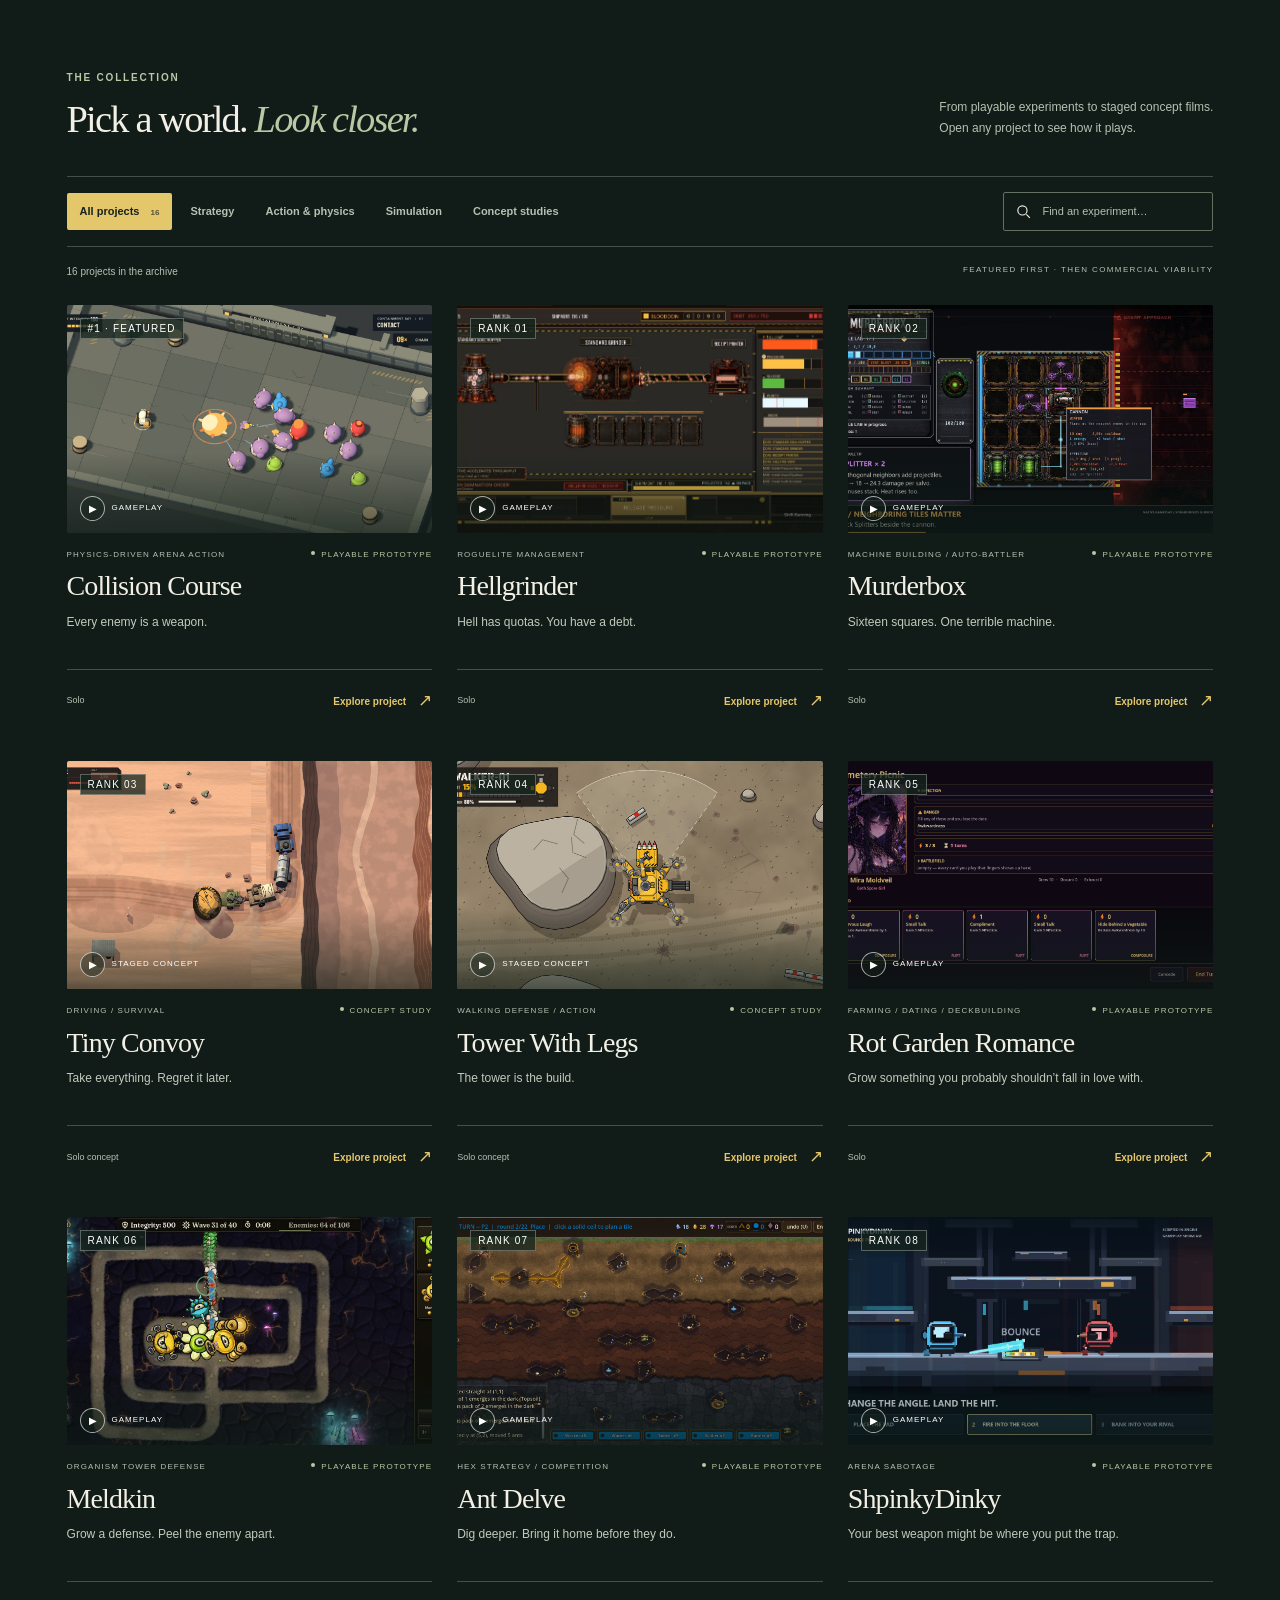
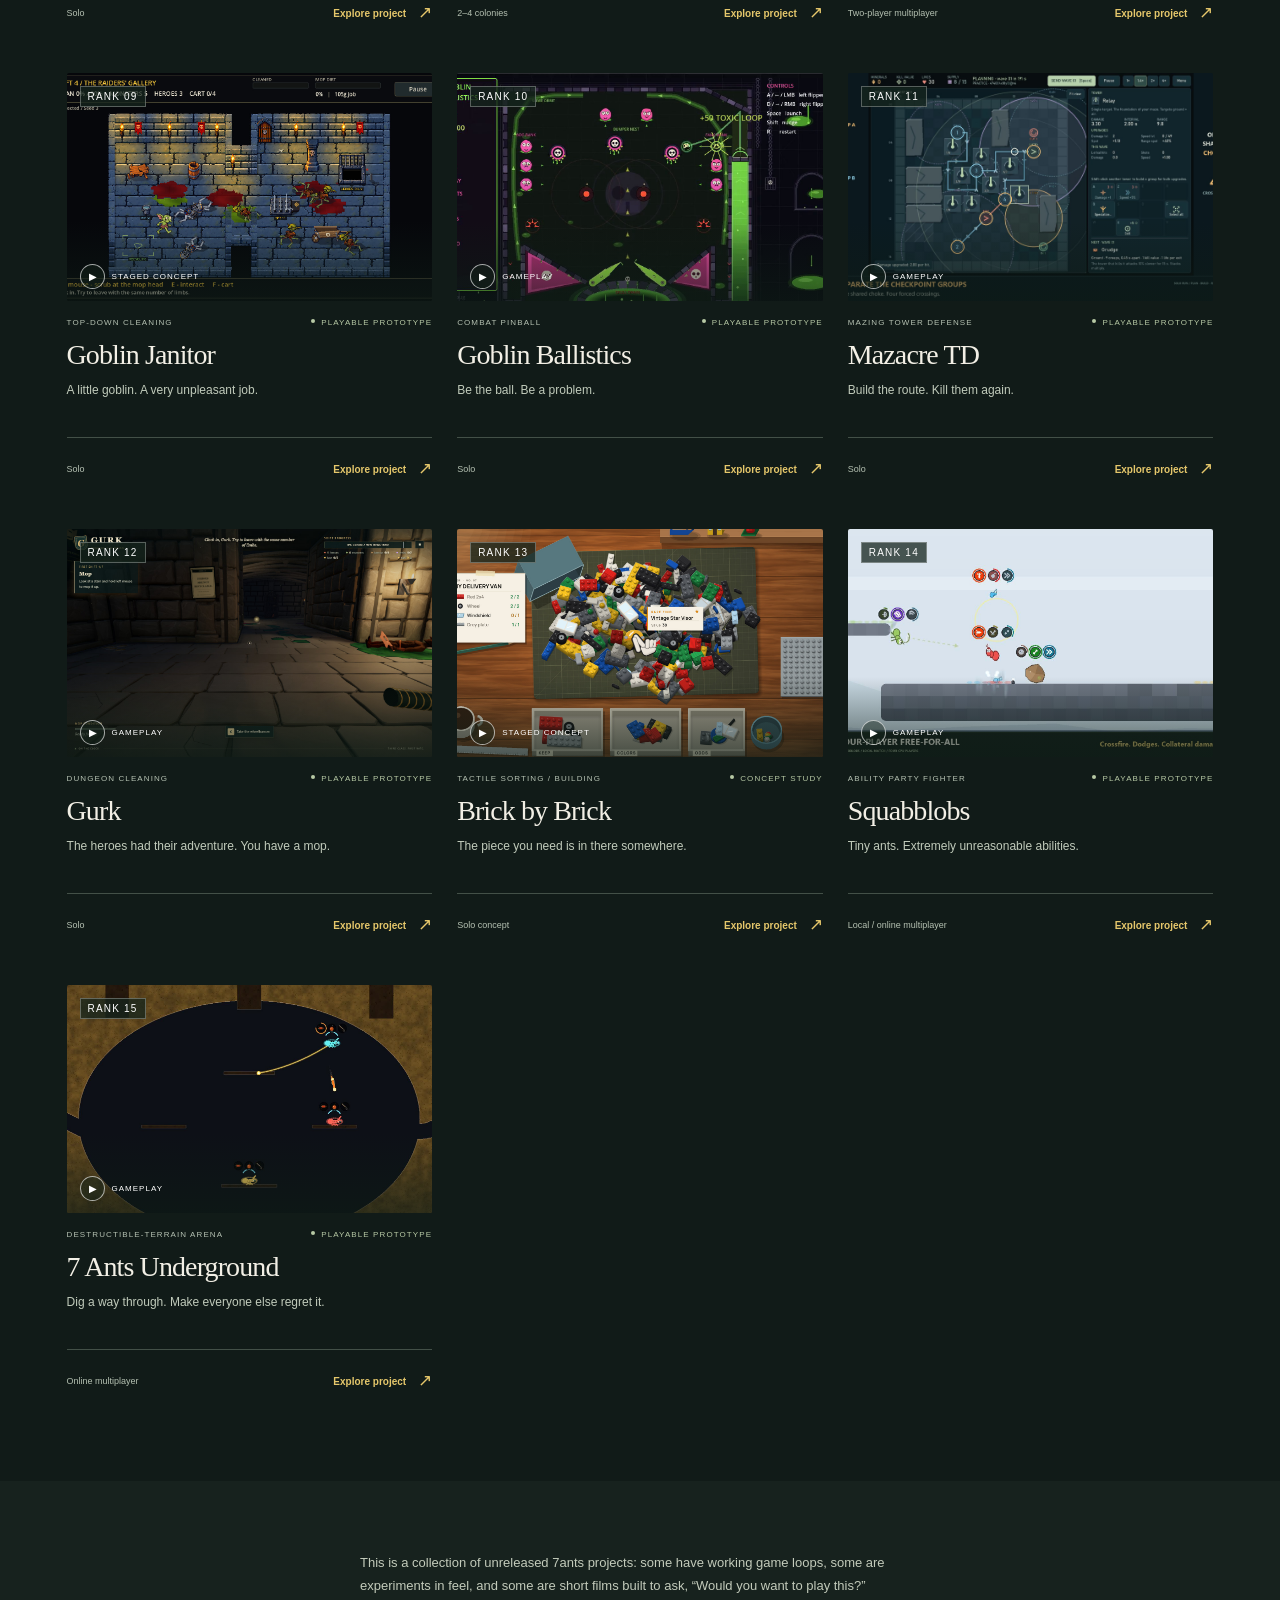
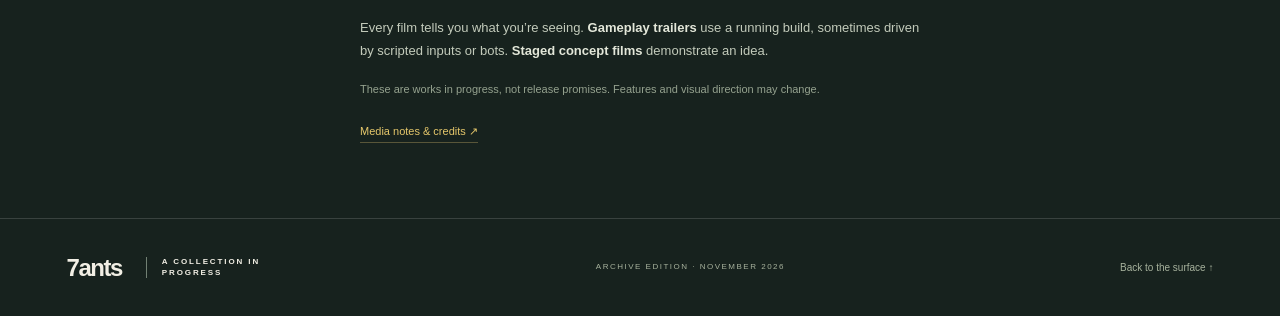
==== commit 6aa18a6a: "Feature Collision Course in the prototype archive" ====
--- a/docs/index.html
+++ b/docs/index.html
@@ -1,11 +1,11 @@
 <!doctype html>
-<html lang="en"><head><meta charset="utf-8"><meta name="color-scheme" content="dark"><meta name="viewport" content="width=device-width,initial-scale=1"><meta name="theme-color" content="#17221e"><meta name="description" content="Explore 15 unreleased games and concept studies from 7ants. Gameplay loops, development screenshots, and short concept and gameplay films."><title>The Prototype Archive — 7ants</title><link rel="icon" href="assets/favicon.svg" type="image/svg+xml"><link rel="stylesheet" href="style.css?v=20261105-viability"><script src="catalog.js?v=fda6f66bc6cb" defer></script><script src="viability.js?v=20261105-viability" defer></script><script src="app.js?v=20261105-viability" defer></script></head>
+<html lang="en"><head><meta charset="utf-8"><meta name="color-scheme" content="dark"><meta name="viewport" content="width=device-width,initial-scale=1"><meta name="theme-color" content="#17221e"><meta name="description" content="Explore 16 unreleased games and concept studies from 7ants. Gameplay loops, development screenshots, and short concept and gameplay films."><title>The Prototype Archive — 7ants</title><link rel="icon" href="assets/favicon.svg" type="image/svg+xml"><link rel="stylesheet" href="style.css?v=20261105-viability"><script src="catalog.js?v=4e9587303b1d" defer></script><script src="viability.js?v=20261105-viability" defer></script><script src="app.js?v=20261105-viability-featured" defer></script></head>
 <body>
 <a class="skip" href="#collection">Skip to the collection</a>
 <main id="top">
 <section class="collection" id="collection" aria-labelledby="collection-title"><div class="section-heading"><div><div class="eyebrow">THE COLLECTION</div><h1 id="collection-title">Pick a world. <em>Look closer.</em></h1></div><p>From playable experiments to staged concept films.<br>Open any project to see how it plays.</p></div>
-<div class="collection-tools"><div class="filters" role="group" aria-label="Filter collection"><button class="filter active" data-filter="All" aria-pressed="true">All projects <span>15</span></button><button class="filter" data-filter="Strategy" aria-pressed="false">Strategy</button><button class="filter" data-filter="Action & physics" aria-pressed="false">Action & physics</button><button class="filter" data-filter="Simulation" aria-pressed="false">Simulation</button><button class="filter" data-filter="Concept studies" aria-pressed="false">Concept studies</button></div><label class="search"><svg viewBox="0 0 24 24" aria-hidden="true"><circle cx="10.5" cy="10.5" r="6.5"/><path d="m16 16 5 5"/></svg><span class="sr-only">Search projects</span><input type="search" id="search" placeholder="Find an experiment…" autocomplete="off"></label></div>
-<div class="results-line"><span id="results-count" role="status" aria-live="polite">15 projects in the archive</span><span>SORTED BY COMMERCIAL VIABILITY</span></div><div class="project-grid" id="project-grid"></div><div id="empty" class="empty" hidden><h3>No experiments found.</h3><p>Try another name, genre or mechanic.</p><button id="reset" class="text-button">Reset the collection ↗</button></div>
+<div class="collection-tools"><div class="filters" role="group" aria-label="Filter collection"><button class="filter active" data-filter="All" aria-pressed="true">All projects <span>16</span></button><button class="filter" data-filter="Strategy" aria-pressed="false">Strategy</button><button class="filter" data-filter="Action & physics" aria-pressed="false">Action & physics</button><button class="filter" data-filter="Simulation" aria-pressed="false">Simulation</button><button class="filter" data-filter="Concept studies" aria-pressed="false">Concept studies</button></div><label class="search"><svg viewBox="0 0 24 24" aria-hidden="true"><circle cx="10.5" cy="10.5" r="6.5"/><path d="m16 16 5 5"/></svg><span class="sr-only">Search projects</span><input type="search" id="search" placeholder="Find an experiment…" autocomplete="off"></label></div>
+<div class="results-line"><span id="results-count" role="status" aria-live="polite">16 projects in the archive</span><span>FEATURED FIRST · THEN COMMERCIAL VIABILITY</span></div><div class="project-grid" id="project-grid"></div><div id="empty" class="empty" hidden><h3>No experiments found.</h3><p>Try another name, genre or mechanic.</p><button id="reset" class="text-button">Reset the collection ↗</button></div>
 <noscript><p>This interactive collection needs JavaScript. All project descriptions and media are also listed in the repository’s catalog file.</p></noscript>
 </section>
 <section class="about" id="about" aria-label="About the archive"><div class="about-copy"><p>This is a collection of unreleased 7ants projects: some have working game loops, some are experiments in feel, and some are short films built to ask, “Would you want to play this?”</p><p>Every film tells you what you’re seeing. <strong>Gameplay trailers</strong> use a running build, sometimes driven by scripted inputs or bots. <strong>Staged concept films</strong> demonstrate an idea.</p><p class="small-note">These are works in progress, not release promises. Features and visual direction may change.</p><a class="text-link" href="credits.html">Media notes & credits ↗</a></div></section>
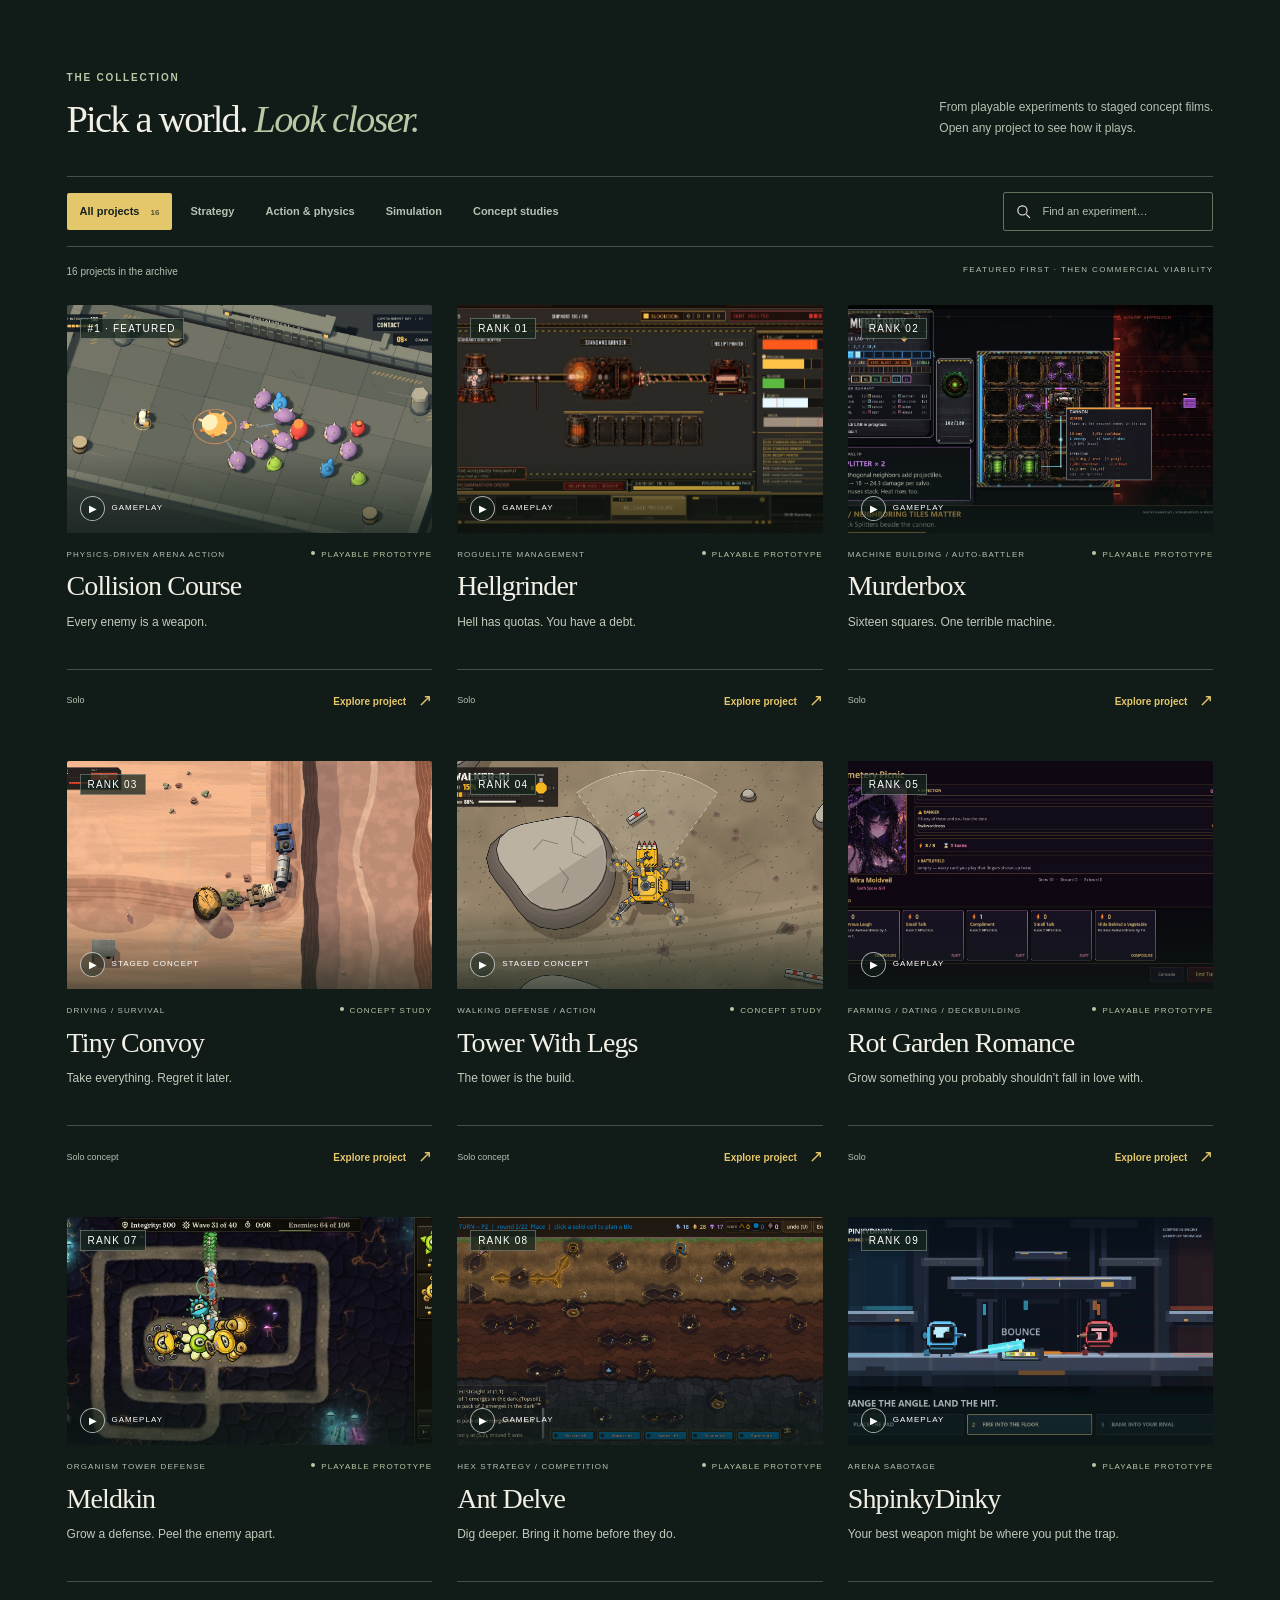
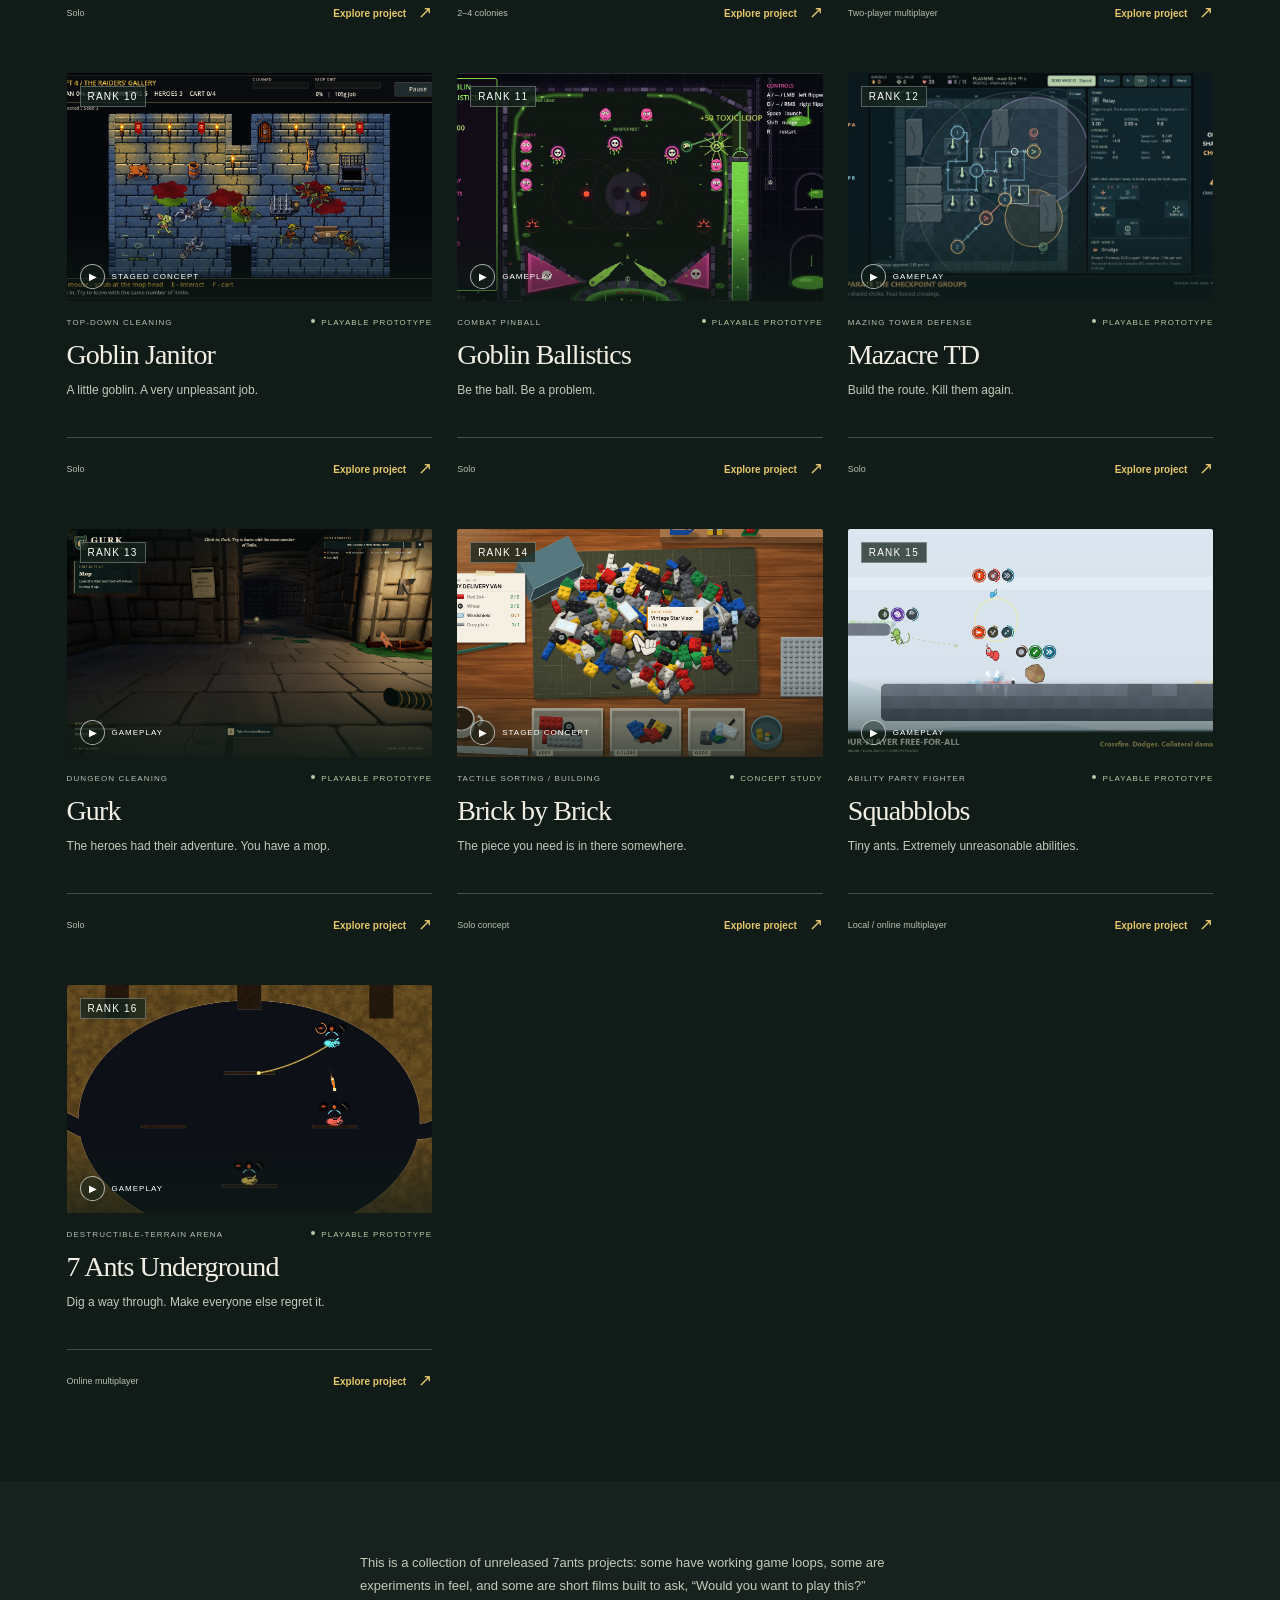
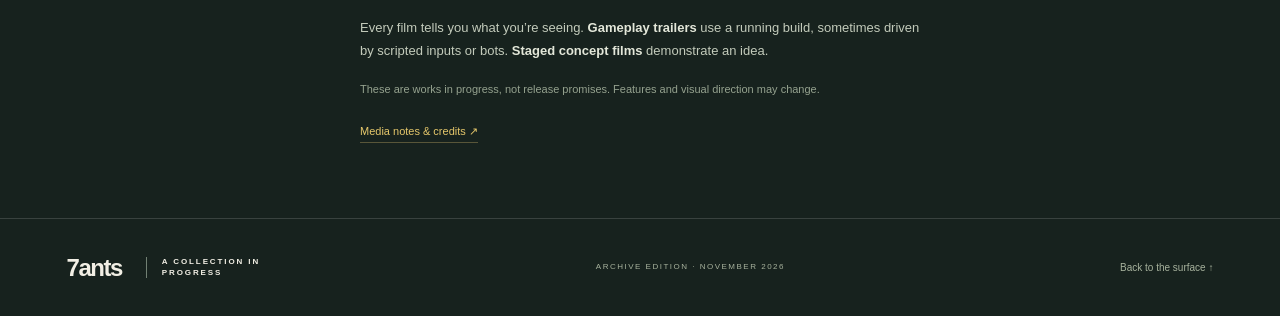
==== commit 9b8d81d9: "Assess Collision Course commercial viability" ====
--- a/docs/index.html
+++ b/docs/index.html
@@ -1,5 +1,5 @@
 <!doctype html>
-<html lang="en"><head><meta charset="utf-8"><meta name="color-scheme" content="dark"><meta name="viewport" content="width=device-width,initial-scale=1"><meta name="theme-color" content="#17221e"><meta name="description" content="Explore 16 unreleased games and concept studies from 7ants. Gameplay loops, development screenshots, and short concept and gameplay films."><title>The Prototype Archive — 7ants</title><link rel="icon" href="assets/favicon.svg" type="image/svg+xml"><link rel="stylesheet" href="style.css?v=20261105-viability"><script src="catalog.js?v=4e9587303b1d" defer></script><script src="viability.js?v=20261105-viability" defer></script><script src="app.js?v=20261105-viability-featured" defer></script></head>
+<html lang="en"><head><meta charset="utf-8"><meta name="color-scheme" content="dark"><meta name="viewport" content="width=device-width,initial-scale=1"><meta name="theme-color" content="#17221e"><meta name="description" content="Explore 16 unreleased games and concept studies from 7ants. Gameplay loops, development screenshots, and short concept and gameplay films."><title>The Prototype Archive — 7ants</title><link rel="icon" href="assets/favicon.svg" type="image/svg+xml"><link rel="stylesheet" href="style.css?v=20261105-viability"><script src="catalog.js?v=4e9587303b1d" defer></script><script src="viability.js?v=2388647439ae" defer></script><script src="app.js?v=20261105-viability-featured" defer></script></head>
 <body>
 <a class="skip" href="#collection">Skip to the collection</a>
 <main id="top">
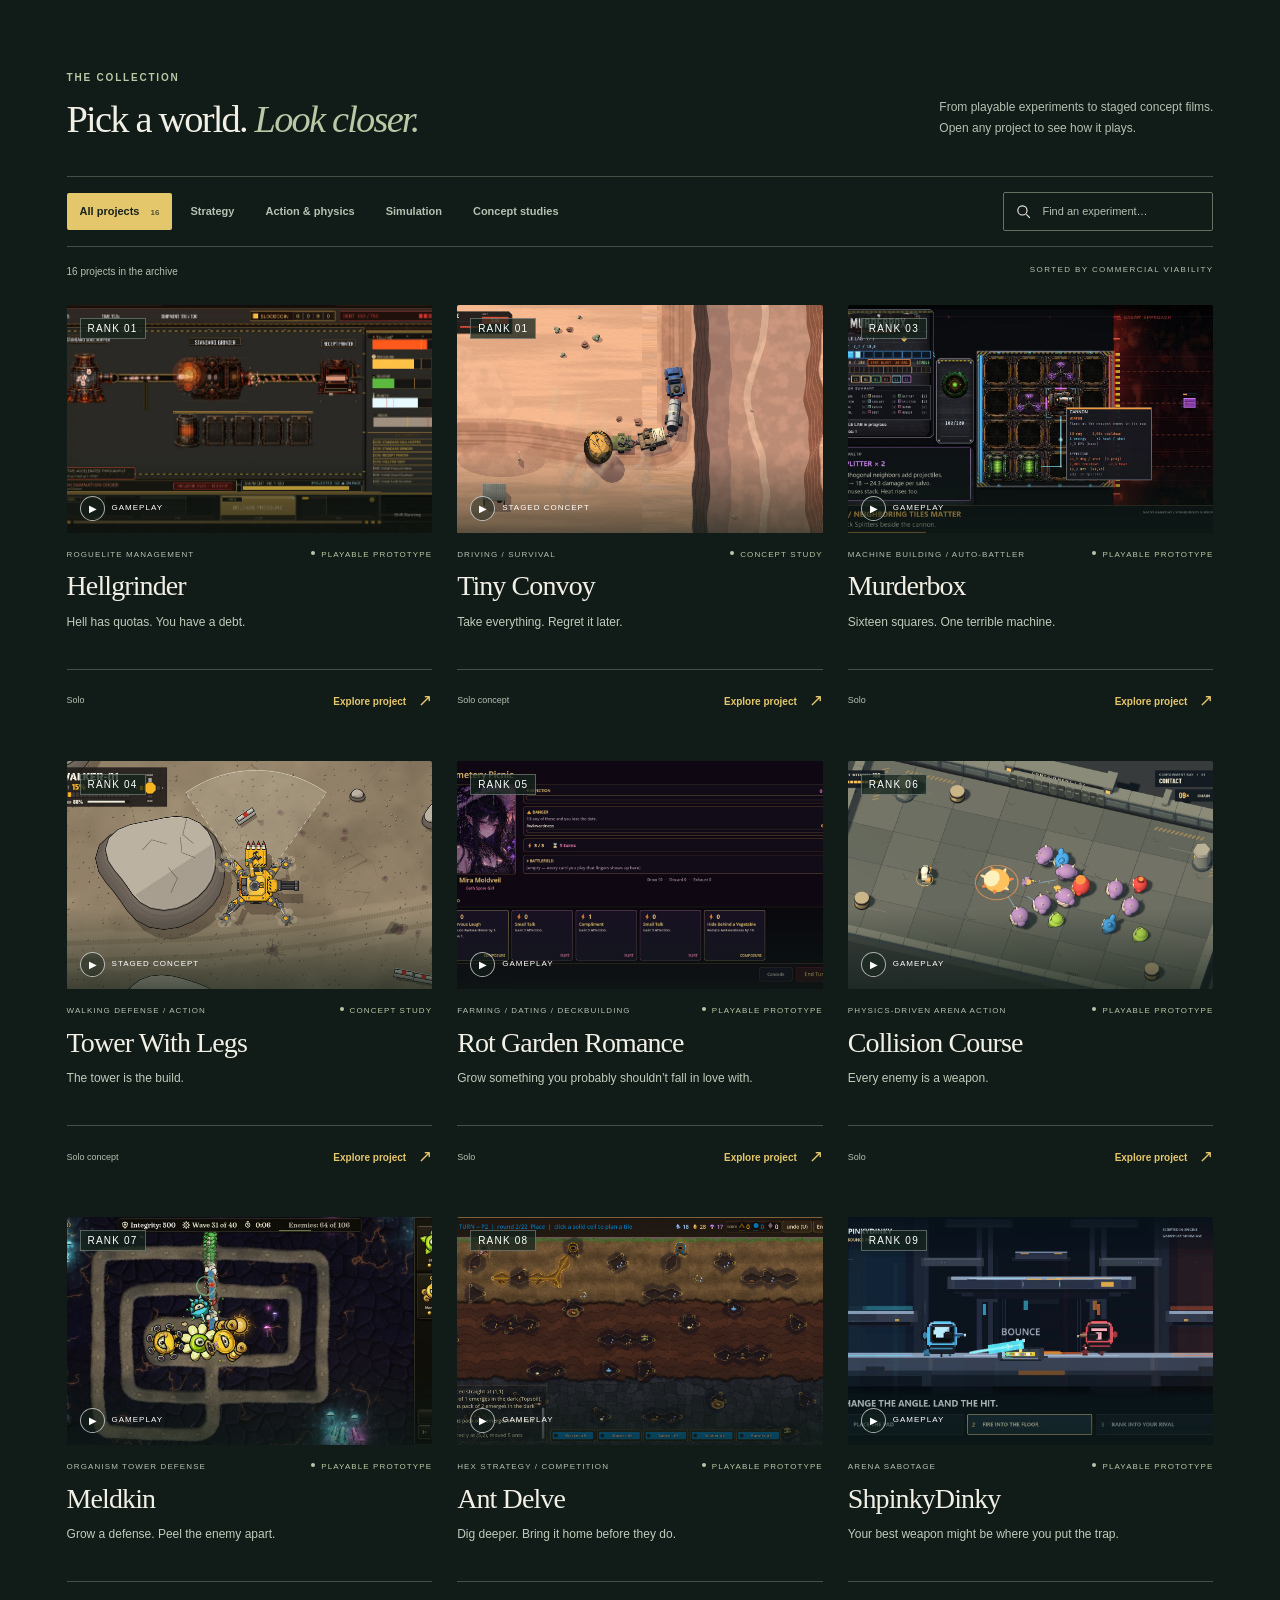
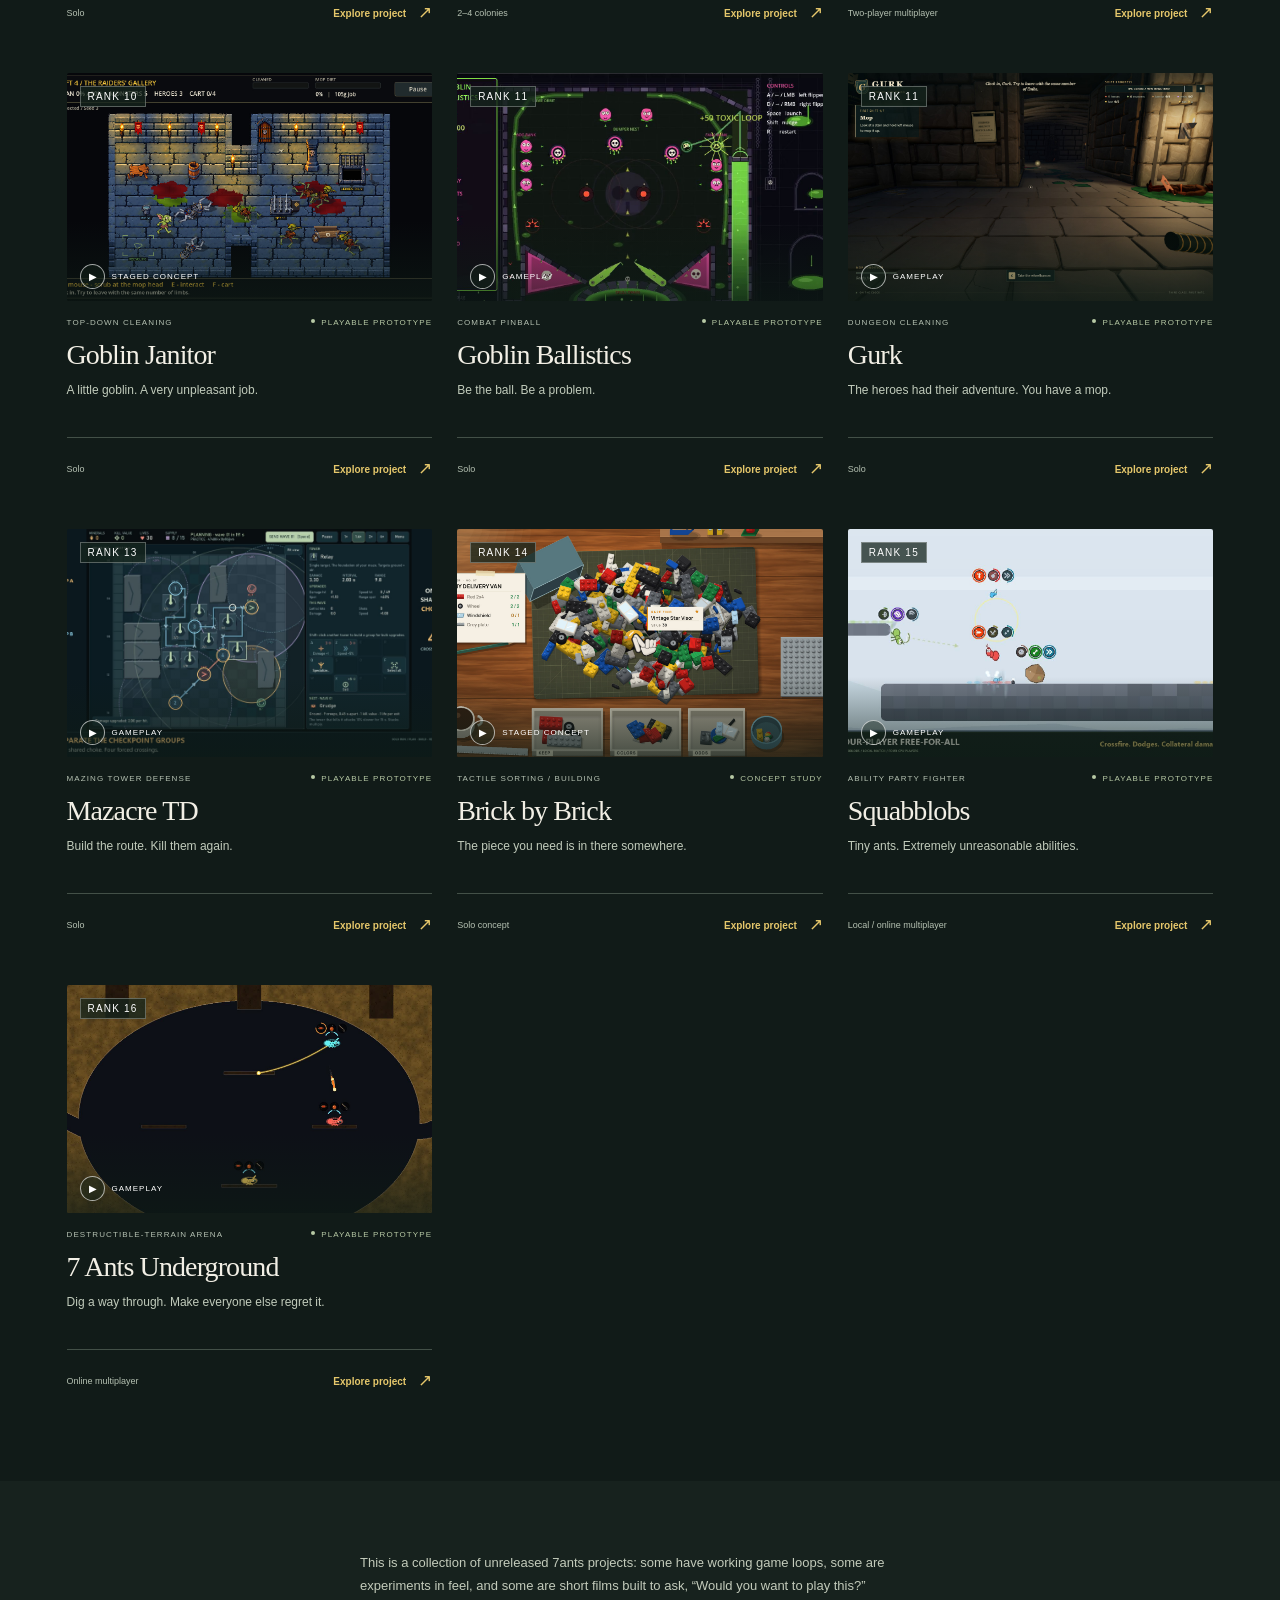
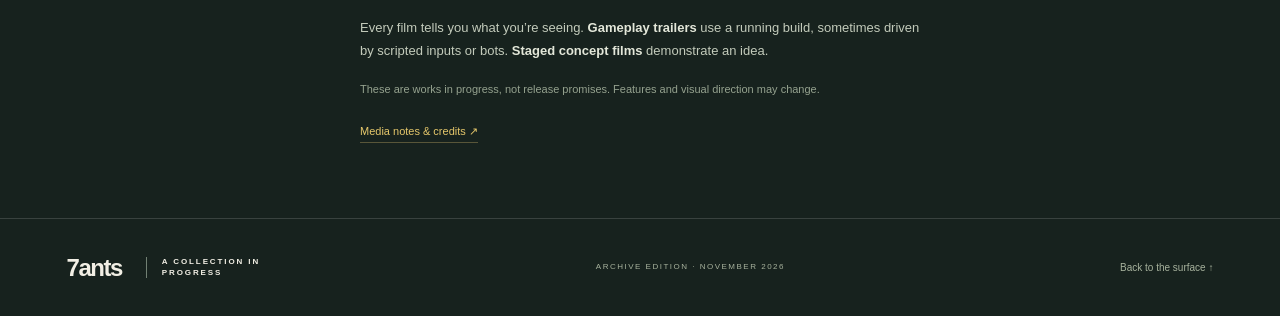
==== commit 7cdb1077: "Rank prototypes by commercial viability score" ====
--- a/docs/index.html
+++ b/docs/index.html
@@ -1,11 +1,11 @@
 <!doctype html>
-<html lang="en"><head><meta charset="utf-8"><meta name="color-scheme" content="dark"><meta name="viewport" content="width=device-width,initial-scale=1"><meta name="theme-color" content="#17221e"><meta name="description" content="Explore 16 unreleased games and concept studies from 7ants. Gameplay loops, development screenshots, and short concept and gameplay films."><title>The Prototype Archive — 7ants</title><link rel="icon" href="assets/favicon.svg" type="image/svg+xml"><link rel="stylesheet" href="style.css?v=20261105-viability"><script src="catalog.js?v=4e9587303b1d" defer></script><script src="viability.js?v=2388647439ae" defer></script><script src="app.js?v=20261105-viability-featured" defer></script></head>
+<html lang="en"><head><meta charset="utf-8"><meta name="color-scheme" content="dark"><meta name="viewport" content="width=device-width,initial-scale=1"><meta name="theme-color" content="#17221e"><meta name="description" content="Explore 16 unreleased games and concept studies from 7ants. Gameplay loops, development screenshots, and short concept and gameplay films."><title>The Prototype Archive — 7ants</title><link rel="icon" href="assets/favicon.svg" type="image/svg+xml"><link rel="stylesheet" href="style.css?v=20261105-viability"><script src="catalog.js?v=37a2a464d2fd" defer></script><script src="viability.js?v=cost-neutral-5e4f208b6e10" defer></script><script src="app.js?v=2ad5b15f8837" defer></script></head>
 <body>
 <a class="skip" href="#collection">Skip to the collection</a>
 <main id="top">
 <section class="collection" id="collection" aria-labelledby="collection-title"><div class="section-heading"><div><div class="eyebrow">THE COLLECTION</div><h1 id="collection-title">Pick a world. <em>Look closer.</em></h1></div><p>From playable experiments to staged concept films.<br>Open any project to see how it plays.</p></div>
 <div class="collection-tools"><div class="filters" role="group" aria-label="Filter collection"><button class="filter active" data-filter="All" aria-pressed="true">All projects <span>16</span></button><button class="filter" data-filter="Strategy" aria-pressed="false">Strategy</button><button class="filter" data-filter="Action & physics" aria-pressed="false">Action & physics</button><button class="filter" data-filter="Simulation" aria-pressed="false">Simulation</button><button class="filter" data-filter="Concept studies" aria-pressed="false">Concept studies</button></div><label class="search"><svg viewBox="0 0 24 24" aria-hidden="true"><circle cx="10.5" cy="10.5" r="6.5"/><path d="m16 16 5 5"/></svg><span class="sr-only">Search projects</span><input type="search" id="search" placeholder="Find an experiment…" autocomplete="off"></label></div>
-<div class="results-line"><span id="results-count" role="status" aria-live="polite">16 projects in the archive</span><span>FEATURED FIRST · THEN COMMERCIAL VIABILITY</span></div><div class="project-grid" id="project-grid"></div><div id="empty" class="empty" hidden><h3>No experiments found.</h3><p>Try another name, genre or mechanic.</p><button id="reset" class="text-button">Reset the collection ↗</button></div>
+<div class="results-line"><span id="results-count" role="status" aria-live="polite">16 projects in the archive</span><span>SORTED BY COMMERCIAL VIABILITY</span></div><div class="project-grid" id="project-grid"></div><div id="empty" class="empty" hidden><h3>No experiments found.</h3><p>Try another name, genre or mechanic.</p><button id="reset" class="text-button">Reset the collection ↗</button></div>
 <noscript><p>This interactive collection needs JavaScript. All project descriptions and media are also listed in the repository’s catalog file.</p></noscript>
 </section>
 <section class="about" id="about" aria-label="About the archive"><div class="about-copy"><p>This is a collection of unreleased 7ants projects: some have working game loops, some are experiments in feel, and some are short films built to ask, “Would you want to play this?”</p><p>Every film tells you what you’re seeing. <strong>Gameplay trailers</strong> use a running build, sometimes driven by scripted inputs or bots. <strong>Staged concept films</strong> demonstrate an idea.</p><p class="small-note">These are works in progress, not release promises. Features and visual direction may change.</p><a class="text-link" href="credits.html">Media notes & credits ↗</a></div></section>
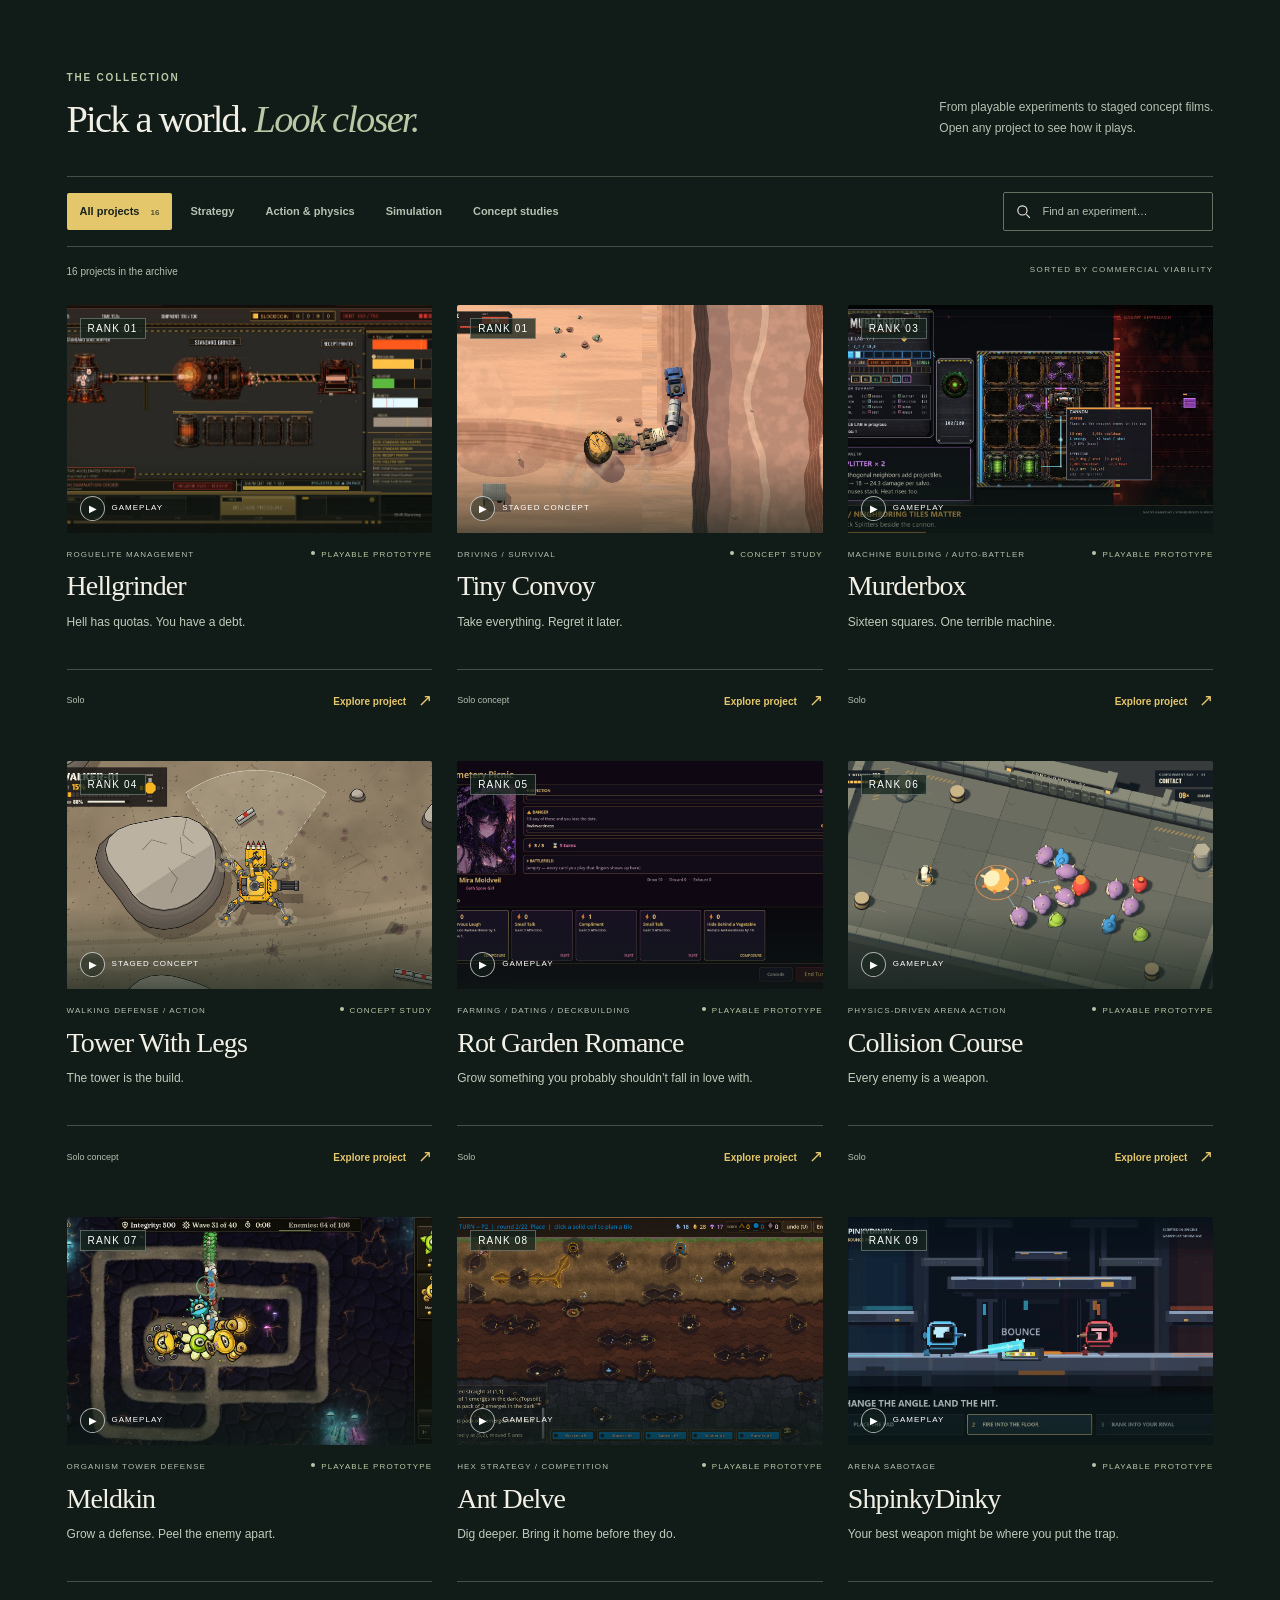
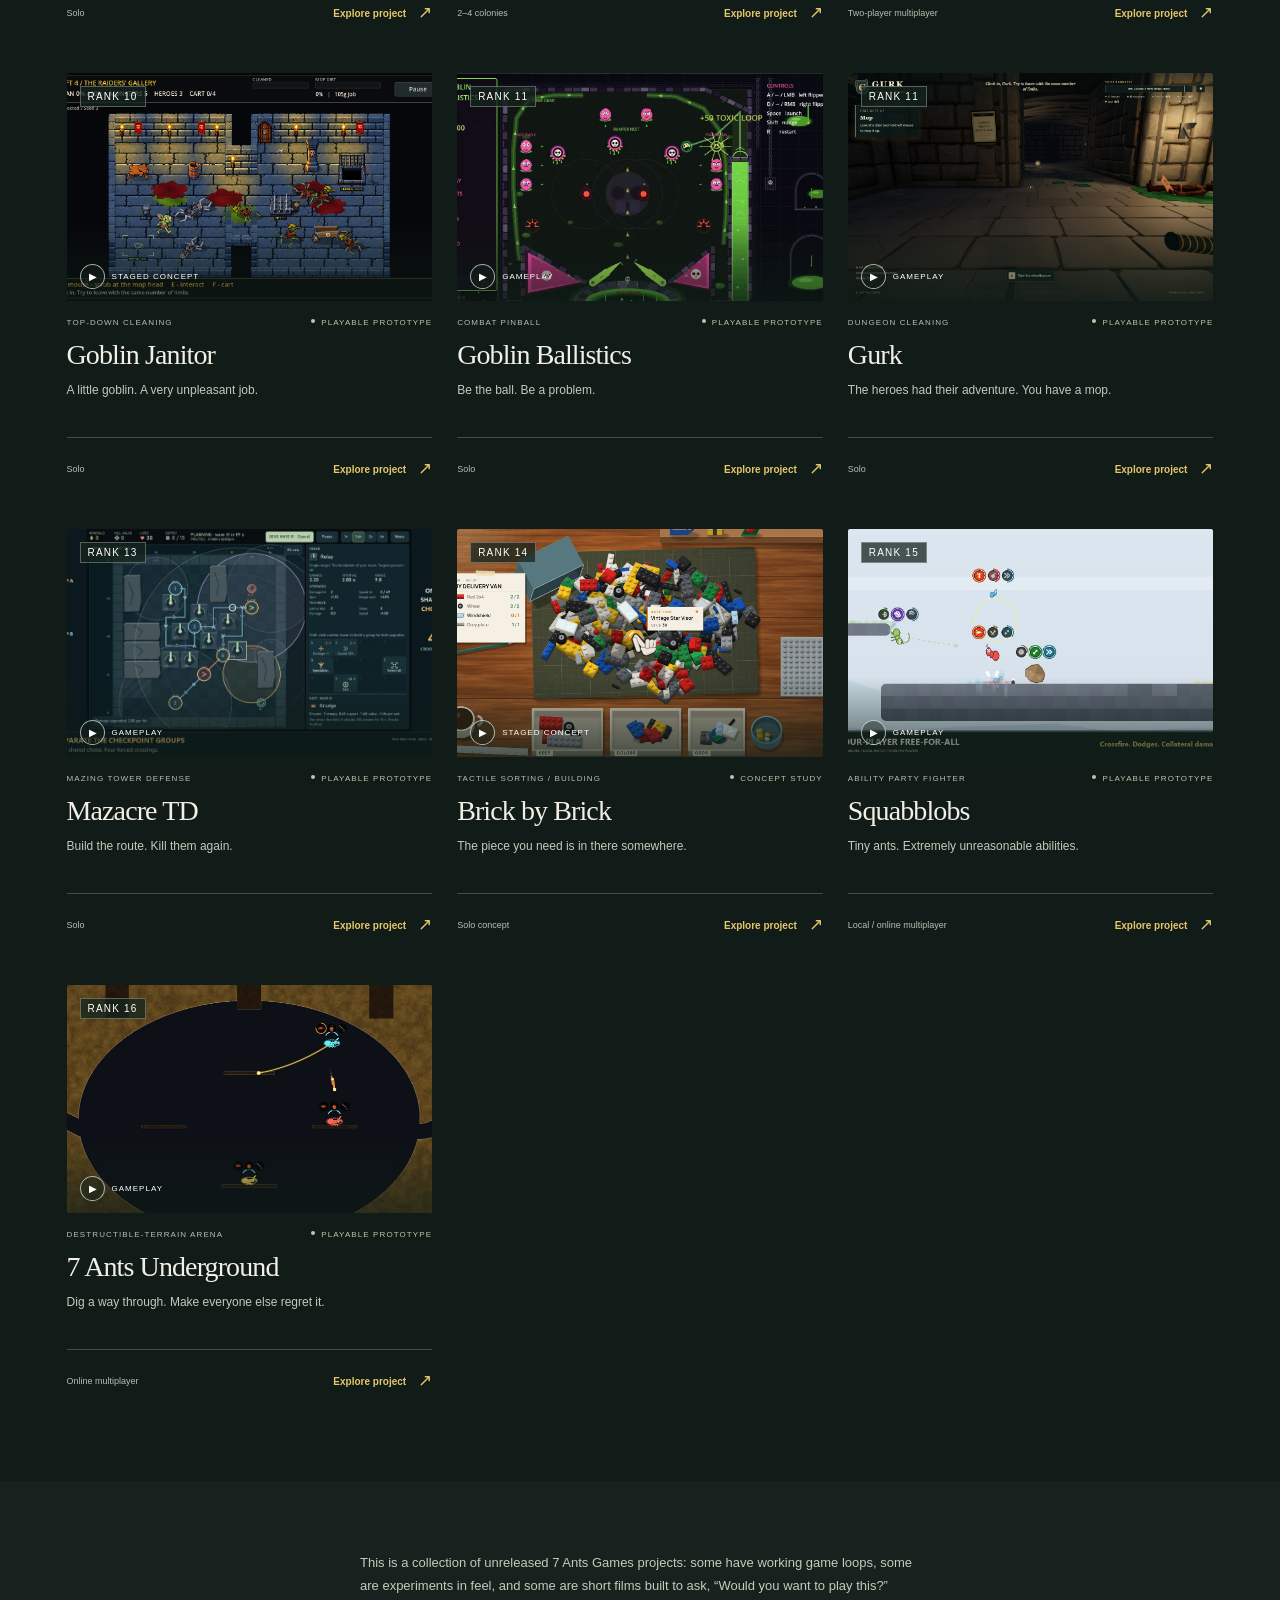
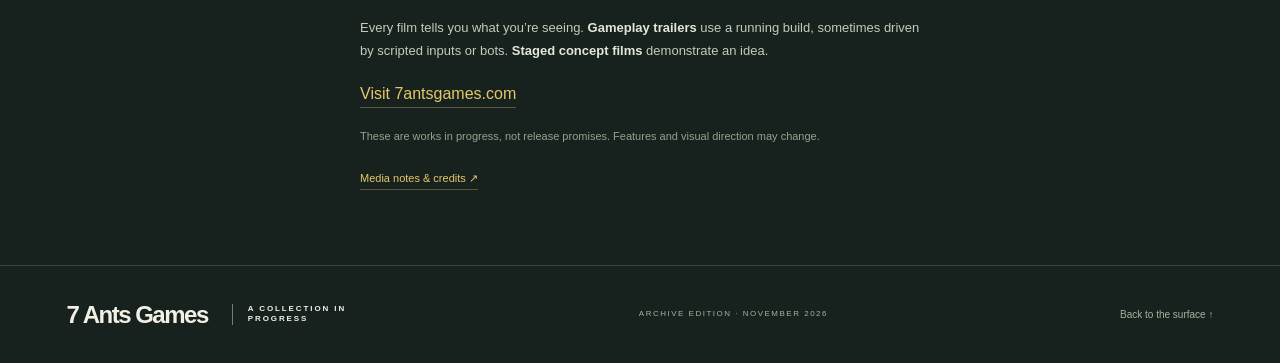
==== commit 1f499f98: "Rebrand prototype archive to 7 Ants Games" ====
--- a/docs/index.html
+++ b/docs/index.html
@@ -1,5 +1,5 @@
 <!doctype html>
-<html lang="en"><head><meta charset="utf-8"><meta name="color-scheme" content="dark"><meta name="viewport" content="width=device-width,initial-scale=1"><meta name="theme-color" content="#17221e"><meta name="description" content="Explore 16 unreleased games and concept studies from 7ants. Gameplay loops, development screenshots, and short concept and gameplay films."><title>The Prototype Archive — 7ants</title><link rel="icon" href="assets/favicon.svg" type="image/svg+xml"><link rel="stylesheet" href="style.css?v=20261105-viability"><script src="catalog.js?v=37a2a464d2fd" defer></script><script src="viability.js?v=cost-neutral-5e4f208b6e10" defer></script><script src="app.js?v=2ad5b15f8837" defer></script></head>
+<html lang="en"><head><meta charset="utf-8"><meta name="color-scheme" content="dark"><meta name="viewport" content="width=device-width,initial-scale=1"><meta name="theme-color" content="#17221e"><meta name="description" content="Explore 16 unreleased games and concept studies from 7 Ants Games. Gameplay loops, development screenshots, and short concept and gameplay films."><title>The Prototype Archive — 7 Ants Games</title><link rel="icon" href="assets/favicon.svg" type="image/svg+xml"><link rel="stylesheet" href="style.css?v=20261122-rebrand"><script src="catalog.js?v=37a2a464d2fd" defer></script><script src="viability.js?v=cost-neutral-5e4f208b6e10" defer></script><script src="app.js?v=2ad5b15f8837" defer></script></head>
 <body>
 <a class="skip" href="#collection">Skip to the collection</a>
 <main id="top">
@@ -8,9 +8,9 @@
 <div class="results-line"><span id="results-count" role="status" aria-live="polite">16 projects in the archive</span><span>SORTED BY COMMERCIAL VIABILITY</span></div><div class="project-grid" id="project-grid"></div><div id="empty" class="empty" hidden><h3>No experiments found.</h3><p>Try another name, genre or mechanic.</p><button id="reset" class="text-button">Reset the collection ↗</button></div>
 <noscript><p>This interactive collection needs JavaScript. All project descriptions and media are also listed in the repository’s catalog file.</p></noscript>
 </section>
-<section class="about" id="about" aria-label="About the archive"><div class="about-copy"><p>This is a collection of unreleased 7ants projects: some have working game loops, some are experiments in feel, and some are short films built to ask, “Would you want to play this?”</p><p>Every film tells you what you’re seeing. <strong>Gameplay trailers</strong> use a running build, sometimes driven by scripted inputs or bots. <strong>Staged concept films</strong> demonstrate an idea.</p><p class="small-note">These are works in progress, not release promises. Features and visual direction may change.</p><a class="text-link" href="credits.html">Media notes & credits ↗</a></div></section>
-</main><footer><a class="wordmark" href="#top">7ants<span class="wordmark-sub">A COLLECTION IN PROGRESS</span></a><span>ARCHIVE EDITION · NOVEMBER 2026</span><a href="#top">Back to the surface ↑</a></footer>
-<dialog id="project-dialog" class="project-dialog" aria-labelledby="detail-title"><div class="dialog-top"><span class="dialog-brand">7ants / INSIDE THE BUILD</span><button class="close-button" id="close-project" aria-label="Close project">Close <span aria-hidden="true">×</span></button></div><article id="project-detail"></article></dialog>
+<section class="about" id="about" aria-label="About the archive"><div class="about-copy"><p>This is a collection of unreleased 7 Ants Games projects: some have working game loops, some are experiments in feel, and some are short films built to ask, “Would you want to play this?”</p><p>Every film tells you what you’re seeing. <strong>Gameplay trailers</strong> use a running build, sometimes driven by scripted inputs or bots. <strong>Staged concept films</strong> demonstrate an idea.</p><p><a class="text-link studio-link" href="https://7antsgames.com/">Visit 7antsgames.com</a></p><p class="small-note">These are works in progress, not release promises. Features and visual direction may change.</p><a class="text-link" href="credits.html">Media notes & credits ↗</a></div></section>
+</main><footer><a class="wordmark" href="#top">7 Ants Games<span class="wordmark-sub">A COLLECTION IN PROGRESS</span></a><span>ARCHIVE EDITION · NOVEMBER 2026</span><a href="#top">Back to the surface ↑</a></footer>
+<dialog id="project-dialog" class="project-dialog" aria-labelledby="detail-title"><div class="dialog-top"><span class="dialog-brand">7 Ants Games / INSIDE THE BUILD</span><button class="close-button" id="close-project" aria-label="Close project">Close <span aria-hidden="true">×</span></button></div><article id="project-detail"></article></dialog>
 <dialog id="image-dialog" class="image-dialog" aria-labelledby="lightbox-caption"><button class="close-button" id="close-image" aria-label="Close enlarged screenshot">Close ×</button><img id="lightbox-image" alt=""><p id="lightbox-caption"></p><div class="lightbox-nav"><button id="prev-image" aria-label="Previous screenshot">← Previous</button><span id="lightbox-position"></span><button id="next-image" aria-label="Next screenshot">Next →</button></div></dialog>
 <div class="toast" id="toast" role="status" aria-live="polite"></div>
 </body></html>
--- a/docs/style.css
+++ b/docs/style.css
@@ -26,3 +26,7 @@
 .viability-sources a{font-size:13px;color:var(--gold);text-decoration:underline;text-underline-offset:3px}
 .viability-note{margin:18px 0 0;font-size:12px;color:var(--muted)}
 @media(max-width:600px){.viability-factors{grid-template-columns:1fr}}
+
+/* Keep the full studio name readable on narrow screens. */
+.studio-link{font-size:1rem}
+@media(max-width:760px){.wordmark{flex-direction:column;align-items:flex-start;gap:6px}.wordmark-sub{border-left:0;padding-left:0;margin-left:0;max-width:none}.masthead{height:auto;min-height:88px;flex-wrap:wrap;padding-block:16px}}
